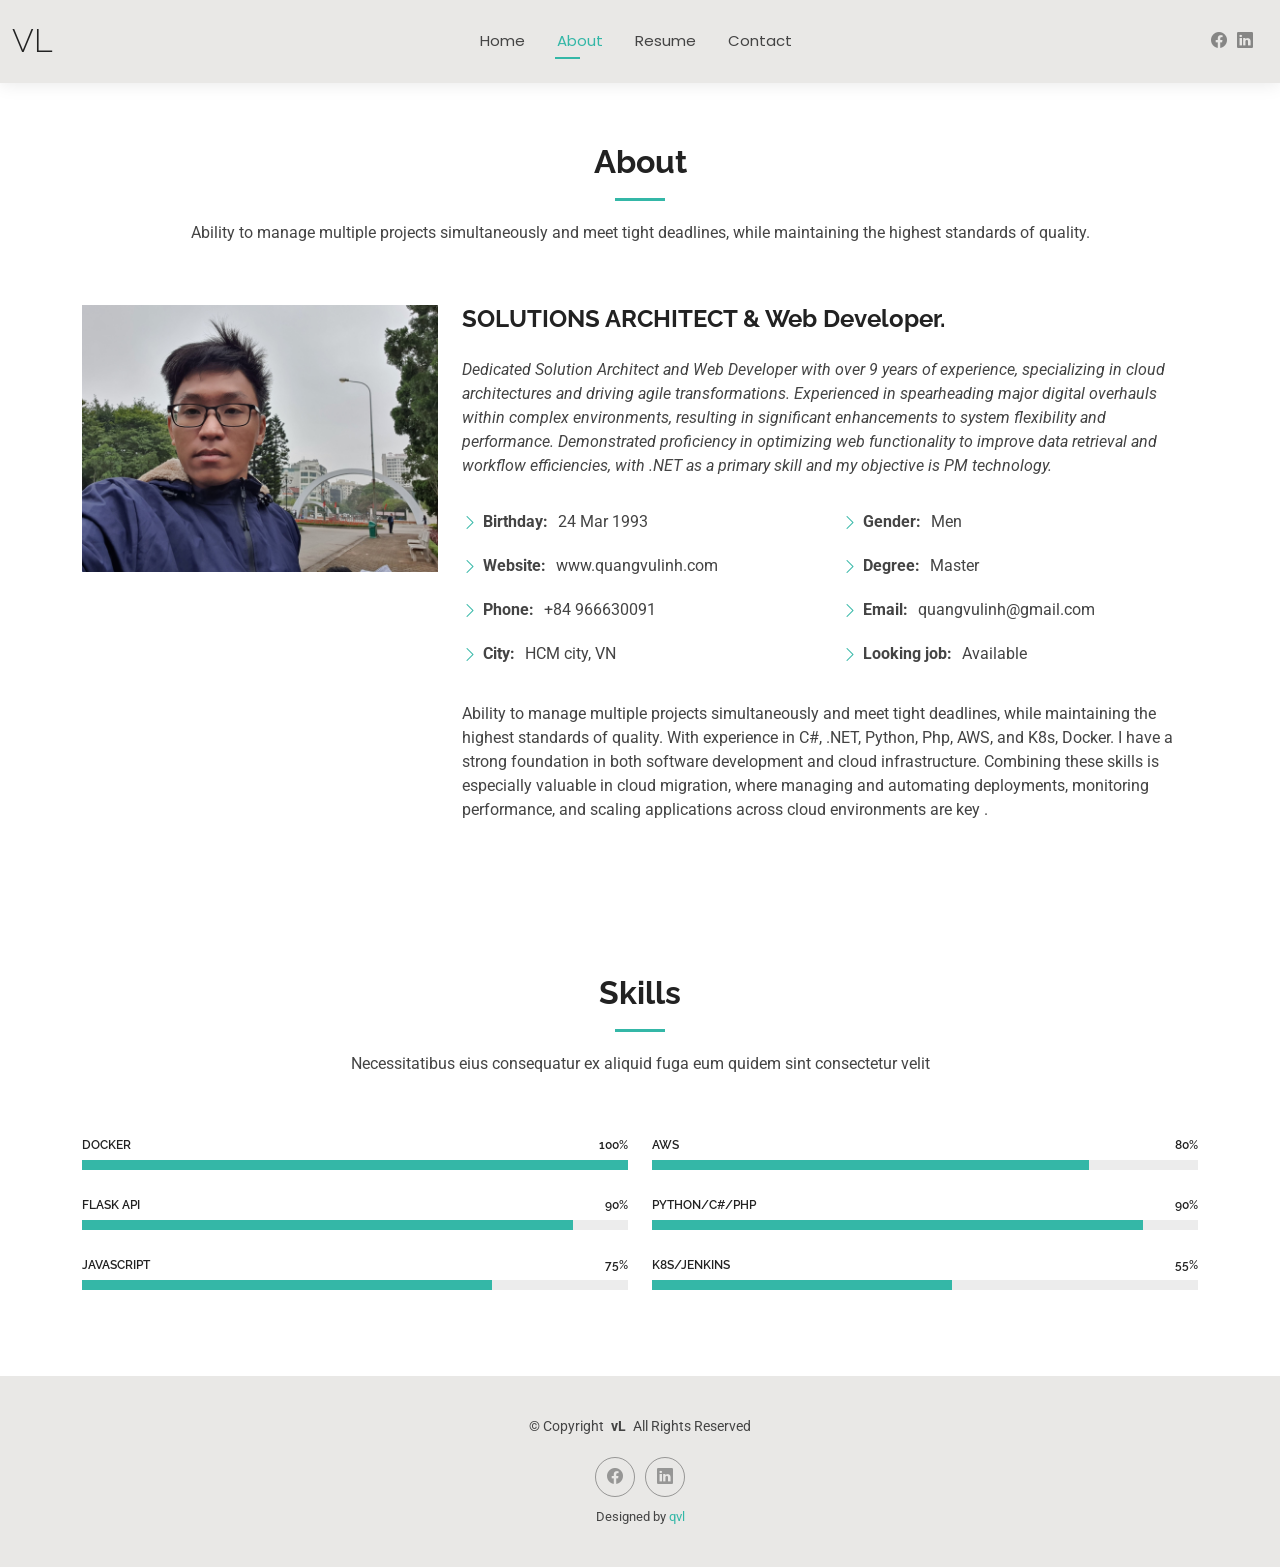
==== about.html @ fe0f8eec "Add source" ====
<!DOCTYPE html>
<html lang="en">

<head>
  <meta charset="utf-8">
  <meta content="width=device-width, initial-scale=1.0" name="viewport">
  <title>About - vL</title>
  <meta name="description" content="">
  <meta name="keywords" content="">

  <!-- Favicons -->
  <link href="assets/img/favicon.png" rel="icon">
  <link href="assets/img/apple-touch-icon.png" rel="apple-touch-icon">

  <!-- Fonts -->
  <link href="https://fonts.googleapis.com" rel="preconnect">
  <link href="https://fonts.gstatic.com" rel="preconnect" crossorigin>
  <link href="https://fonts.googleapis.com/css2?family=Roboto:ital,wght@0,100;0,300;0,400;0,500;0,700;0,900;1,100;1,300;1,400;1,500;1,700;1,900&family=Poppins:ital,wght@0,100;0,200;0,300;0,400;0,500;0,600;0,700;0,800;0,900;1,100;1,200;1,300;1,400;1,500;1,600;1,700;1,800;1,900&family=Raleway:ital,wght@0,100;0,200;0,300;0,400;0,500;0,600;0,700;0,800;0,900;1,100;1,200;1,300;1,400;1,500;1,600;1,700;1,800;1,900&display=swap" rel="stylesheet">

  <!-- Vendor CSS Files -->
  <link href="assets/vendor/bootstrap/css/bootstrap.min.css" rel="stylesheet">
  <link href="assets/vendor/bootstrap-icons/bootstrap-icons.css" rel="stylesheet">
  <link href="assets/vendor/aos/aos.css" rel="stylesheet">
  <link href="assets/vendor/swiper/swiper-bundle.min.css" rel="stylesheet">
  <link href="assets/vendor/glightbox/css/glightbox.min.css" rel="stylesheet">

  <!-- Main CSS File -->
  <link href="assets/css/main.css" rel="stylesheet">

</head>

<body class="about-page">

  <header id="header" class="header d-flex align-items-center light-background sticky-top">
    <div class="container-fluid position-relative d-flex align-items-center justify-content-between">

      <a href="index.html" class="logo d-flex align-items-center me-auto me-xl-0">
        <!-- Uncomment the line below if you also wish to use an image logo -->
        <!-- <img src="assets/img/logo.png" alt=""> -->
        <h1 class="sitename">vL</h1>
      </a>

      <nav id="navmenu" class="navmenu">
        <ul>
          <li><a href="index.html">Home</a></li>
          <li><a href="about.html" class="active">About</a></li>
          <li><a href="resume.html">Resume</a></li>
          <!-- <li><a href="services.html">Services</a></li>
          <li><a href="portfolio.html">Portfolio</a></li> -->
          <!-- <li class="dropdown"><a href="#"><span>Dropdown</span> <i class="bi bi-chevron-down toggle-dropdown"></i></a>
            <ul>
              <li><a href="#">Dropdown 1</a></li>
              <li class="dropdown"><a href="#"><span>Deep Dropdown</span> <i class="bi bi-chevron-down toggle-dropdown"></i></a>
                <ul>
                  <li><a href="#">Deep Dropdown 1</a></li>
                  <li><a href="#">Deep Dropdown 2</a></li>
                  <li><a href="#">Deep Dropdown 3</a></li>
                  <li><a href="#">Deep Dropdown 4</a></li>
                  <li><a href="#">Deep Dropdown 5</a></li>
                </ul>
              </li>
              <li><a href="#">Dropdown 2</a></li>
              <li><a href="#">Dropdown 3</a></li>
              <li><a href="#">Dropdown 4</a></li>
            </ul>
          </li> -->
          <li><a href="contact.html">Contact</a></li>
        </ul>
        <i class="mobile-nav-toggle d-xl-none bi bi-list"></i>
      </nav>

      <div class="header-social-links">
        <a href="https://www.facebook.com/quangvulinh/" class="facebook"><i class="bi bi-facebook"></i></a>
        <a href="https://www.linkedin.com/in/quangvulinh/" class="linkedin"><i class="bi bi-linkedin"></i></a>
      </div>

    </div>
  </header>

  <main class="main">

    <!-- About Section -->
    <section id="about" class="about section">

      <!-- Section Title -->
      <div class="container section-title" data-aos="fade-up">
        <h2>About</h2>
        <p>Ability to manage multiple projects simultaneously and meet tight deadlines, while maintaining the highest standards of quality.</p>
      </div><!-- End Section Title -->

      <div class="container" data-aos="fade-up" data-aos-delay="100">

        <div class="row gy-4 justify-content-center">
          <div class="col-lg-4">
            <img src="assets/img/profile-img.jpg" class="img-fluid" alt="">
          </div>
          <div class="col-lg-8 content">
            <h2>SOLUTIONS ARCHITECT  &amp; Web Developer.</h2>
            <p class="fst-italic py-3">
              Dedicated Solution Architect and Web Developer with over 9 years of experience, specializing in cloud architectures and driving agile transformations. Experienced in spearheading major digital overhauls within complex environments, resulting in significant enhancements to system flexibility and performance. Demonstrated proficiency in optimizing web functionality to improve data retrieval and workflow efficiencies, with .NET as a primary skill and my objective is PM technology.
            </p>
            <div class="row">
              <div class="col-lg-6">
                <ul>
                  <li><i class="bi bi-chevron-right"></i> <strong>Birthday:</strong> <span>24 Mar 1993</span></li>
                  <li><i class="bi bi-chevron-right"></i> <strong>Website:</strong> <span>www.quangvulinh.com</span></li>
                  <li><i class="bi bi-chevron-right"></i> <strong>Phone:</strong> <span>+84 966630091</span></li>
                  <li><i class="bi bi-chevron-right"></i> <strong>City:</strong> <span>HCM city, VN</span></li>
                </ul>
              </div>
              <div class="col-lg-6">
                <ul>
                  <li><i class="bi bi-chevron-right"></i> <strong>Gender:</strong> <span>Men</span></li>
                  <li><i class="bi bi-chevron-right"></i> <strong>Degree:</strong> <span>Master</span></li>
                  <li><i class="bi bi-chevron-right"></i> <strong>Email:</strong> <span>quangvulinh@gmail.com</span></li>
                  <li><i class="bi bi-chevron-right"></i> <strong>Looking job:</strong> <span>Available</span></li>
                </ul>
              </div>
            </div>
            <p class="py-3">
              Ability to manage multiple projects simultaneously and meet tight deadlines, while maintaining the highest standards of quality. 
With experience in C#, .NET, Python, Php, AWS, and K8s, Docker. I have a strong foundation in both software development and cloud infrastructure. Combining these skills is especially valuable in cloud migration, where managing and automating deployments, monitoring performance, and scaling applications across cloud environments are key
.
            </p>
          </div>
        </div>

      </div>

    </section><!-- /About Section -->

    <!-- Skills Section -->
    <section id="skills" class="skills section">

      <!-- Section Title -->
      <div class="container section-title" data-aos="fade-up">
        <h2>Skills</h2>
        <p>Necessitatibus eius consequatur ex aliquid fuga eum quidem sint consectetur velit</p>
      </div><!-- End Section Title -->

      <div class="container" data-aos="fade-up" data-aos-delay="100">

        <div class="row skills-content skills-animation">

          <div class="col-lg-6">

            <div class="progress">
              <span class="skill"><span>Docker</span> <i class="val">100%</i></span>
              <div class="progress-bar-wrap">
                <div class="progress-bar" role="progressbar" aria-valuenow="100" aria-valuemin="0" aria-valuemax="100"></div>
              </div>
            </div><!-- End Skills Item -->

            <div class="progress">
              <span class="skill"><span>Flask API</span> <i class="val">90%</i></span>
              <div class="progress-bar-wrap">
                <div class="progress-bar" role="progressbar" aria-valuenow="90" aria-valuemin="0" aria-valuemax="100"></div>
              </div>
            </div><!-- End Skills Item -->

            <div class="progress">
              <span class="skill"><span>JavaScript</span> <i class="val">75%</i></span>
              <div class="progress-bar-wrap">
                <div class="progress-bar" role="progressbar" aria-valuenow="75" aria-valuemin="0" aria-valuemax="100"></div>
              </div>
            </div><!-- End Skills Item -->

          </div>

          <div class="col-lg-6">

            <div class="progress">
              <span class="skill"><span>AWS</span> <i class="val">80%</i></span>
              <div class="progress-bar-wrap">
                <div class="progress-bar" role="progressbar" aria-valuenow="80" aria-valuemin="0" aria-valuemax="100"></div>
              </div>
            </div><!-- End Skills Item -->

            <div class="progress">
              <span class="skill"><span>Python/C#/PHP</span> <i class="val">90%</i></span>
              <div class="progress-bar-wrap">
                <div class="progress-bar" role="progressbar" aria-valuenow="90" aria-valuemin="0" aria-valuemax="100"></div>
              </div>
            </div><!-- End Skills Item -->

            <div class="progress">
              <span class="skill"><span>K8s/Jenkins</span> <i class="val">55%</i></span>
              <div class="progress-bar-wrap">
                <div class="progress-bar" role="progressbar" aria-valuenow="55" aria-valuemin="0" aria-valuemax="100"></div>
              </div>
            </div><!-- End Skills Item -->

          </div>

        </div>

      </div>

    </section><!-- /Skills Section -->

   


  </main>

  <footer id="footer" class="footer light-background">

    
    <div class="container">
      <div class="copyright text-center ">
        <p>© <span>Copyright</span> <strong class="px-1 sitename">vL</strong> <span>All Rights Reserved<br></span></p>
      </div>
      <div class="social-links d-flex justify-content-center">
        <a href="https://www.facebook.com/quangvulinh/"><i class="bi bi-facebook"></i></a>
        <a href="https://www.linkedin.com/in/quangvulinh/"><i class="bi bi-linkedin"></i></a>
      </div>
      <div class="credits">
        Designed by <a href="https://quangvulinh.com/">qvl</a>
      </div>
    </div>

  </footer>

  <!-- Scroll Top -->
  <a href="#" id="scroll-top" class="scroll-top d-flex align-items-center justify-content-center"><i class="bi bi-arrow-up-short"></i></a>

  <!-- Preloader -->
  <div id="preloader"></div>

  <!-- Vendor JS Files -->
  <script src="assets/vendor/bootstrap/js/bootstrap.bundle.min.js"></script>
  <script src="assets/vendor/php-email-form/validate.js"></script>
  <script src="assets/vendor/aos/aos.js"></script>
  <script src="assets/vendor/waypoints/noframework.waypoints.js"></script>
  <script src="assets/vendor/purecounter/purecounter_vanilla.js"></script>
  <script src="assets/vendor/swiper/swiper-bundle.min.js"></script>
  <script src="assets/vendor/glightbox/js/glightbox.min.js"></script>
  <script src="assets/vendor/imagesloaded/imagesloaded.pkgd.min.js"></script>
  <script src="assets/vendor/isotope-layout/isotope.pkgd.min.js"></script>

  <!-- Main JS File -->
  <script src="assets/js/main.js"></script>

</body>

</html>
---- assets/css/main.css ----
/**
* Template Name: Kelly
* Template URL: https://bootstrapmade.com/kelly-free-bootstrap-cv-resume-html-template/
* Updated: Aug 07 2024 with Bootstrap v5.3.3
* Author: BootstrapMade.com
* License: https://bootstrapmade.com/license/
*/

/*--------------------------------------------------------------
# Font & Color Variables
# Help: https://bootstrapmade.com/color-system/
--------------------------------------------------------------*/
/* Fonts */
:root {
  --default-font: "Roboto",  system-ui, -apple-system, "Segoe UI", Roboto, "Helvetica Neue", Arial, "Noto Sans", "Liberation Sans", sans-serif, "Apple Color Emoji", "Segoe UI Emoji", "Segoe UI Symbol", "Noto Color Emoji";
  --heading-font: "Raleway",  sans-serif;
  --nav-font: "Poppins",  sans-serif;
}

/* Global Colors - The following color variables are used throughout the website. Updating them here will change the color scheme of the entire website */
:root { 
  --background-color: #ffffff; /* Background color for the entire website, including individual sections */
  --default-color: #444444; /* Default color used for the majority of the text content across the entire website */
  --heading-color: #222222; /* Color for headings, subheadings and title throughout the website */
  --accent-color: #34b7a7; /* Accent color that represents your brand on the website. It's used for buttons, links, and other elements that need to stand out */
  --surface-color: #ffffff; /* The surface color is used as a background of boxed elements within sections, such as cards, icon boxes, or other elements that require a visual separation from the global background. */
  --contrast-color: #ffffff; /* Contrast color for text, ensuring readability against backgrounds of accent, heading, or default colors. */
}

/* Nav Menu Colors - The following color variables are used specifically for the navigation menu. They are separate from the global colors to allow for more customization options */
:root {
  --nav-color: #444444;  /* The default color of the main navmenu links */
  --nav-hover-color: #34b7a7; /* Applied to main navmenu links when they are hovered over or active */
  --nav-mobile-background-color: #ffffff; /* Used as the background color for mobile navigation menu */
  --nav-dropdown-background-color: #ffffff; /* Used as the background color for dropdown items that appear when hovering over primary navigation items */
  --nav-dropdown-color: #444444; /* Used for navigation links of the dropdown items in the navigation menu. */
  --nav-dropdown-hover-color: #34b7a7; /* Similar to --nav-hover-color, this color is applied to dropdown navigation links when they are hovered over. */
}

/* Color Presets - These classes override global colors when applied to any section or element, providing reuse of the sam color scheme. */

.light-background {
  --background-color: #e9e8e6;
  --surface-color: #ffffff;
}

.dark-background {
  --background-color: #060606;
  --default-color: #ffffff;
  --heading-color: #ffffff;
  --surface-color: #252525;
  --contrast-color: #ffffff;
}

/* Smooth scroll */
:root {
  scroll-behavior: smooth;
}

/*--------------------------------------------------------------
# General Styling & Shared Classes
--------------------------------------------------------------*/
body {
  color: var(--default-color);
  background-color: var(--background-color);
  font-family: var(--default-font);
}

a {
  color: var(--accent-color);
  text-decoration: none;
  transition: 0.3s;
}

a:hover {
  color: color-mix(in srgb, var(--accent-color), transparent 25%);
  text-decoration: none;
}

h1,
h2,
h3,
h4,
h5,
h6 {
  color: var(--heading-color);
  font-family: var(--heading-font);
}

/* PHP Email Form Messages
------------------------------*/
.php-email-form .error-message {
  display: none;
  background: #df1529;
  color: #ffffff;
  text-align: left;
  padding: 15px;
  margin-bottom: 24px;
  font-weight: 600;
}

.php-email-form .sent-message {
  display: none;
  color: #ffffff;
  background: #059652;
  text-align: center;
  padding: 15px;
  margin-bottom: 24px;
  font-weight: 600;
}

.php-email-form .loading {
  display: none;
  background: var(--surface-color);
  text-align: center;
  padding: 15px;
  margin-bottom: 24px;
}

.php-email-form .loading:before {
  content: "";
  display: inline-block;
  border-radius: 50%;
  width: 24px;
  height: 24px;
  margin: 0 10px -6px 0;
  border: 3px solid var(--accent-color);
  border-top-color: var(--surface-color);
  animation: php-email-form-loading 1s linear infinite;
}

@keyframes php-email-form-loading {
  0% {
    transform: rotate(0deg);
  }

  100% {
    transform: rotate(360deg);
  }
}

/*--------------------------------------------------------------
# Global Header
--------------------------------------------------------------*/
.header {
  color: var(--default-color);
  background-color: var(--background-color);
  padding: 15px 0;
  transition: all 0.5s;
  z-index: 997;
  box-shadow: 0px 0 18px rgba(0, 0, 0, 0.1);
}

.header .logo {
  line-height: 1;
}

.header .logo img {
  max-height: 36px;
  margin-right: 8px;
}

.header .logo h1 {
  font-size: 32px;
  margin: 0;
  font-weight: 300;
  text-transform: uppercase;
  color: var(--heading-color);
}

.header .header-social-links {
  padding-right: 15px;
}

.header .header-social-links a {
  color: color-mix(in srgb, var(--default-color), transparent 40%);
  padding-left: 6px;
  display: inline-block;
  transition: 0.3s;
  font-size: 16px;
}

.header .header-social-links a:hover {
  color: var(--accent-color);
}

.header .header-social-links a i {
  line-height: 0px;
}

@media (max-width: 1200px) {
  .header .logo {
    order: 1;
  }

  .header .header-social-links {
    order: 2;
  }

  .header .navmenu {
    order: 3;
  }
}

/*--------------------------------------------------------------
# Navigation Menu
--------------------------------------------------------------*/
/* Desktop Navigation */
@media (min-width: 1200px) {
  .navmenu {
    padding: 0;
  }

  .navmenu ul {
    margin: 0;
    padding: 0;
    display: flex;
    list-style: none;
    align-items: center;
  }

  .navmenu li {
    position: relative;
  }

  .navmenu>ul>li {
    white-space: nowrap;
    padding: 15px 14px;
  }

  .navmenu>ul>li:last-child {
    padding-right: 0;
  }

  .navmenu a,
  .navmenu a:focus {
    color: var(--nav-color);
    font-size: 15px;
    padding: 0 2px;
    font-family: var(--nav-font);
    font-weight: 400;
    display: flex;
    align-items: center;
    justify-content: space-between;
    white-space: nowrap;
    transition: 0.3s;
    position: relative;
  }

  .navmenu a i,
  .navmenu a:focus i {
    font-size: 12px;
    line-height: 0;
    margin-left: 5px;
    transition: 0.3s;
  }

  .navmenu>ul>li>a:before {
    content: "";
    position: absolute;
    height: 2px;
    bottom: -6px;
    left: 0;
    background-color: var(--nav-hover-color);
    visibility: hidden;
    width: 0px;
    transition: all 0.3s ease-in-out 0s;
  }

  .navmenu a:hover:before,
  .navmenu li:hover>a:before,
  .navmenu .active:before {
    visibility: visible;
    width: 25px;
  }

  .navmenu li:hover>a,
  .navmenu .active,
  .navmenu .active:focus {
    color: var(--nav-hover-color);
  }

  .navmenu .dropdown ul {
    margin: 0;
    padding: 10px 0;
    background: var(--nav-dropdown-background-color);
    display: block;
    position: absolute;
    visibility: hidden;
    left: 14px;
    top: 130%;
    opacity: 0;
    transition: 0.3s;
    border-radius: 4px;
    z-index: 99;
    box-shadow: 0px 0px 30px rgba(0, 0, 0, 0.1);
  }

  .navmenu .dropdown ul li {
    min-width: 200px;
  }

  .navmenu .dropdown ul a {
    padding: 10px 20px;
    font-size: 15px;
    text-transform: none;
    color: var(--nav-dropdown-color);
  }

  .navmenu .dropdown ul a i {
    font-size: 12px;
  }

  .navmenu .dropdown ul a:hover,
  .navmenu .dropdown ul .active:hover,
  .navmenu .dropdown ul li:hover>a {
    color: var(--nav-dropdown-hover-color);
  }

  .navmenu .dropdown:hover>ul {
    opacity: 1;
    top: 100%;
    visibility: visible;
  }

  .navmenu .dropdown .dropdown ul {
    top: 0;
    left: -90%;
    visibility: hidden;
  }

  .navmenu .dropdown .dropdown:hover>ul {
    opacity: 1;
    top: 0;
    left: -100%;
    visibility: visible;
  }
}

/* Mobile Navigation */
@media (max-width: 1199px) {
  .mobile-nav-toggle {
    color: var(--nav-color);
    font-size: 28px;
    line-height: 0;
    margin-right: 10px;
    cursor: pointer;
    transition: color 0.3s;
  }

  .navmenu {
    padding: 0;
    z-index: 9997;
  }

  .navmenu ul {
    display: none;
    list-style: none;
    position: absolute;
    inset: 60px 20px 20px 20px;
    padding: 10px 0;
    margin: 0;
    border-radius: 6px;
    background-color: var(--nav-mobile-background-color);
    border: 1px solid color-mix(in srgb, var(--default-color), transparent 90%);
    box-shadow: none;
    overflow-y: auto;
    transition: 0.3s;
    z-index: 9998;
  }

  .navmenu a,
  .navmenu a:focus {
    color: var(--nav-dropdown-color);
    padding: 10px 20px;
    font-family: var(--nav-font);
    font-size: 17px;
    font-weight: 500;
    display: flex;
    align-items: center;
    justify-content: space-between;
    white-space: nowrap;
    transition: 0.3s;
  }

  .navmenu a i,
  .navmenu a:focus i {
    font-size: 12px;
    line-height: 0;
    margin-left: 5px;
    width: 30px;
    height: 30px;
    display: flex;
    align-items: center;
    justify-content: center;
    border-radius: 50%;
    transition: 0.3s;
    background-color: color-mix(in srgb, var(--accent-color), transparent 90%);
  }

  .navmenu a i:hover,
  .navmenu a:focus i:hover {
    background-color: var(--accent-color);
    color: var(--contrast-color);
  }

  .navmenu a:hover,
  .navmenu .active,
  .navmenu .active:focus {
    color: var(--nav-dropdown-hover-color);
  }

  .navmenu .active i,
  .navmenu .active:focus i {
    background-color: var(--accent-color);
    color: var(--contrast-color);
    transform: rotate(180deg);
  }

  .navmenu .dropdown ul {
    position: static;
    display: none;
    z-index: 99;
    padding: 10px 0;
    margin: 10px 20px;
    background-color: var(--nav-dropdown-background-color);
    transition: all 0.5s ease-in-out;
  }

  .navmenu .dropdown ul ul {
    background-color: rgba(33, 37, 41, 0.1);
  }

  .navmenu .dropdown>.dropdown-active {
    display: block;
    background-color: rgba(33, 37, 41, 0.03);
  }

  .mobile-nav-active {
    overflow: hidden;
  }

  .mobile-nav-active .mobile-nav-toggle {
    color: #fff;
    position: absolute;
    font-size: 32px;
    top: 15px;
    right: 15px;
    margin-right: 0;
    z-index: 9999;
  }

  .mobile-nav-active .navmenu {
    position: fixed;
    overflow: hidden;
    inset: 0;
    background: rgba(33, 37, 41, 0.8);
    transition: 0.3s;
  }

  .mobile-nav-active .navmenu>ul {
    display: block;
  }
}

/*--------------------------------------------------------------
# Global Footer
--------------------------------------------------------------*/
.footer {
  color: var(--default-color);
  background-color: var(--background-color);
  font-size: 14px;
  padding: 40px 0;
  position: relative;
}

.footer .copyright p {
  margin-bottom: 0;
}

.footer .social-links {
  margin-top: 20px;
}

.footer .social-links a {
  display: flex;
  align-items: center;
  justify-content: center;
  width: 40px;
  height: 40px;
  border-radius: 50%;
  border: 1px solid color-mix(in srgb, var(--default-color), transparent 50%);
  font-size: 16px;
  color: color-mix(in srgb, var(--default-color), transparent 50%);
  margin: 0 5px;
  transition: 0.3s;
}

.footer .social-links a:hover {
  color: var(--accent-color);
  border-color: var(--accent-color);
}

.footer .credits {
  margin-top: 10px;
  font-size: 13px;
  text-align: center;
}

/*--------------------------------------------------------------
# Preloader
--------------------------------------------------------------*/
#preloader {
  position: fixed;
  inset: 0;
  z-index: 9999;
  overflow: hidden;
  background-color: var(--background-color);
  transition: all 0.6s ease-out;
  width: 100%;
  height: 100vh;
}

#preloader:before,
#preloader:after {
  content: "";
  position: absolute;
  border: 4px solid var(--accent-color);
  border-radius: 50%;
  animation: animate-preloader 2s cubic-bezier(0, 0.2, 0.8, 1) infinite;
}

#preloader:after {
  animation-delay: -0.5s;
}

@keyframes animate-preloader {
  0% {
    width: 10px;
    height: 10px;
    top: calc(50% - 5px);
    left: calc(50% - 5px);
    opacity: 1;
  }

  100% {
    width: 72px;
    height: 72px;
    top: calc(50% - 36px);
    left: calc(50% - 36px);
    opacity: 0;
  }
}

/*--------------------------------------------------------------
# Scroll Top Button
--------------------------------------------------------------*/
.scroll-top {
  position: fixed;
  visibility: hidden;
  opacity: 0;
  right: 15px;
  bottom: -15px;
  z-index: 99999;
  background-color: var(--accent-color);
  width: 44px;
  height: 44px;
  border-radius: 50px;
  transition: all 0.4s;
}

.scroll-top i {
  font-size: 24px;
  color: var(--contrast-color);
  line-height: 0;
}

.scroll-top:hover {
  background-color: color-mix(in srgb, var(--accent-color), transparent 20%);
  color: var(--contrast-color);
}

.scroll-top.active {
  visibility: visible;
  opacity: 1;
  bottom: 15px;
}

/*--------------------------------------------------------------
# Disable aos animation delay on mobile devices
--------------------------------------------------------------*/
@media screen and (max-width: 768px) {
  [data-aos-delay] {
    transition-delay: 0 !important;
  }
}

/*--------------------------------------------------------------
# Global Page Titles & Breadcrumbs
--------------------------------------------------------------*/
.page-title {
  color: var(--default-color);
  background-color: var(--background-color);
  padding: 25px 0;
  position: relative;
  border-bottom: 1px solid color-mix(in srgb, var(--default-color), transparent 85%);
}

.page-title h1 {
  font-size: 24px;
  font-weight: 400;
}

.page-title .breadcrumbs ol {
  display: flex;
  flex-wrap: wrap;
  list-style: none;
  padding: 0;
  margin: 0;
  font-size: 14px;
  font-weight: 400;
}

.page-title .breadcrumbs ol li+li {
  padding-left: 10px;
}

.page-title .breadcrumbs ol li+li::before {
  content: "/";
  display: inline-block;
  padding-right: 10px;
  color: color-mix(in srgb, var(--default-color), transparent 70%);
}

/*--------------------------------------------------------------
# Global Sections
--------------------------------------------------------------*/
section,
.section {
  color: var(--default-color);
  background-color: var(--background-color);
  padding: 60px 0;
  scroll-margin-top: 100px;
  overflow: clip;
}

@media (max-width: 1199px) {

  section,
  .section {
    scroll-margin-top: 66px;
  }
}

/*--------------------------------------------------------------
# Global Section Titles
--------------------------------------------------------------*/
.section-title {
  text-align: center;
  padding-bottom: 60px;
  position: relative;
}

.section-title h2 {
  font-size: 32px;
  font-weight: 700;
  margin-bottom: 20px;
  padding-bottom: 20px;
  position: relative;
}

.section-title h2:after {
  content: "";
  position: absolute;
  display: block;
  width: 50px;
  height: 3px;
  background: var(--accent-color);
  left: 0;
  right: 0;
  bottom: 0;
  margin: auto;
}

.section-title p {
  margin-bottom: 0;
}

/*--------------------------------------------------------------
# Hero Section
--------------------------------------------------------------*/
.hero {
  width: 100%;
  min-height: calc(100vh - 82px);
  position: relative;
  padding: 80px 0;
  display: flex;
  align-items: center;
  justify-content: center;
}

@media (max-width: 1200px) {
  .hero {
    min-height: calc(100vh - 68px);
  }
}

.hero img {
  position: absolute;
  inset: 0;
  display: block;
  width: 100%;
  height: 100%;
  object-fit: cover;
  z-index: 1;
}

.hero .container {
  position: relative;
  z-index: 3;
}

.hero h2 {
  margin: 0;
  font-size: 48px;
  font-weight: 700;
}

.hero p {
  margin: 10px 0 0 0;
  font-size: 24px;
  color: var(--heading-color);
}

.hero .btn-get-started {
  color: var(--contrast-color);
  background: var(--accent-color);
  font-family: var(--heading-font);
  text-transform: uppercase;
  font-weight: 600;
  font-size: 12px;
  letter-spacing: 1px;
  display: inline-block;
  padding: 12px 40px;
  border-radius: 50px;
  transition: 0.5s;
  margin-top: 30px;
}

.hero .btn-get-started:hover {
  background: color-mix(in srgb, var(--accent-color) 90%, white 20%);
}

@media (max-width: 768px) {
  .hero h2 {
    font-size: 32px;
  }

  .hero p {
    font-size: 18px;
  }
}

/*--------------------------------------------------------------
# About Section
--------------------------------------------------------------*/
.about .content h2 {
  font-weight: 700;
  font-size: 24px;
}

.about .content ul {
  list-style: none;
  padding: 0;
}

.about .content ul li {
  margin-bottom: 20px;
  display: flex;
  align-items: center;
}

.about .content ul strong {
  margin-right: 10px;
}

.about .content ul i {
  font-size: 16px;
  margin-right: 5px;
  color: var(--accent-color);
  line-height: 0;
}

/*--------------------------------------------------------------
# Skills Section
--------------------------------------------------------------*/
.skills .progress {
  height: 60px;
  display: block;
  background: none;
  border-radius: 0;
}

.skills .progress .skill {
  color: var(--heading-color);
  padding: 0;
  margin: 0 0 6px 0;
  text-transform: uppercase;
  display: block;
  font-weight: 600;
  font-family: var(--heading-font);
}

.skills .progress .skill .val {
  float: right;
  font-style: normal;
}

.skills .progress-bar-wrap {
  background: color-mix(in srgb, var(--default-color), transparent 90%);
  height: 10px;
}

.skills .progress-bar {
  width: 1px;
  height: 10px;
  transition: 0.9s;
  background-color: var(--accent-color);
}

/*--------------------------------------------------------------
# Stats Section
--------------------------------------------------------------*/
.stats .stats-item {
  padding: 30px;
  width: 100%;
}

.stats .stats-item span {
  color: var(--heading-color);
  font-size: 48px;
  display: block;
  font-weight: 700;
  margin-bottom: 20px;
  padding-bottom: 20px;
  position: relative;
}

.stats .stats-item span:after {
  content: "";
  position: absolute;
  display: block;
  width: 25px;
  height: 3px;
  background: var(--accent-color);
  left: 0;
  right: 0;
  bottom: 0;
  margin: auto;
}

.stats .stats-item p {
  color: color-mix(in srgb, var(--default-color), transparent 40%);
  padding: 0;
  margin: 0;
  font-family: var(--heading-font);
  font-weight: 500;
}

/*--------------------------------------------------------------
# Testimonials Section
--------------------------------------------------------------*/
.testimonials .section-header {
  margin-bottom: 40px;
}

.testimonials .testimonials-carousel,
.testimonials .testimonials-slider {
  overflow: hidden;
}

.testimonials .testimonial-item {
  text-align: center;
}

.testimonials .testimonial-item .testimonial-img {
  width: 120px;
  border-radius: 50%;
  border: 4px solid var(--background-color);
  margin: 0 auto;
}

.testimonials .testimonial-item h3 {
  font-size: 20px;
  font-weight: bold;
  margin: 10px 0 5px 0;
}

.testimonials .testimonial-item h4 {
  font-size: 14px;
  color: color-mix(in srgb, var(--default-color), transparent 40%);
  margin: 0 0 15px 0;
}

.testimonials .testimonial-item .stars {
  margin-bottom: 15px;
}

.testimonials .testimonial-item .stars i {
  color: #ffc107;
  margin: 0 1px;
}

.testimonials .testimonial-item .quote-icon-left,
.testimonials .testimonial-item .quote-icon-right {
  color: color-mix(in srgb, var(--accent-color), transparent 50%);
  font-size: 26px;
  line-height: 0;
}

.testimonials .testimonial-item .quote-icon-left {
  display: inline-block;
  left: -5px;
  position: relative;
}

.testimonials .testimonial-item .quote-icon-right {
  display: inline-block;
  right: -5px;
  position: relative;
  top: 10px;
  transform: scale(-1, -1);
}

.testimonials .testimonial-item p {
  font-style: italic;
  margin: 0 auto 15px auto;
}

.testimonials .swiper-wrapper {
  height: auto;
}

.testimonials .swiper-pagination {
  margin-top: 20px;
  position: relative;
}

.testimonials .swiper-pagination .swiper-pagination-bullet {
  width: 12px;
  height: 12px;
  opacity: 1;
  background-color: color-mix(in srgb, var(--default-color), transparent 85%);
}

.testimonials .swiper-pagination .swiper-pagination-bullet-active {
  background-color: var(--accent-color);
}

@media (min-width: 992px) {
  .testimonials .testimonial-item p {
    width: 80%;
  }
}

/*--------------------------------------------------------------
# Resume Section
--------------------------------------------------------------*/
.resume .resume-title {
  color: var(--heading-color);
  font-size: 26px;
  font-weight: 700;
  margin-top: 20px;
  margin-bottom: 20px;
}

.resume .resume-item {
  padding: 0 0 20px 20px;
  margin-top: -2px;
  border-left: 2px solid var(--accent-color);
  position: relative;
}

.resume .resume-item h4 {
  line-height: 18px;
  font-size: 18px;
  font-weight: 600;
  text-transform: uppercase;
  color: color-mix(in srgb, var(--default-color), transparent 20%);
  margin-bottom: 10px;
}

.resume .resume-item h5 {
  font-size: 16px;
  padding: 5px 15px;
  display: inline-block;
  font-weight: 600;
  margin-bottom: 10px;
}

.resume .resume-item ul {
  padding-left: 20px;
}

.resume .resume-item ul li {
  padding-bottom: 10px;
}

.resume .resume-item:last-child {
  padding-bottom: 0;
}

.resume .resume-item::before {
  content: "";
  position: absolute;
  width: 16px;
  height: 16px;
  border-radius: 50px;
  left: -9px;
  top: 0;
  background: var(--background-color);
  border: 2px solid var(--accent-color);
}

/*--------------------------------------------------------------
# Services Section
--------------------------------------------------------------*/
.services .service-item {
  background-color: var(--surface-color);
  box-shadow: 0px 5px 90px 0px rgba(0, 0, 0, 0.1);
  height: 100%;
  padding: 60px 30px;
  text-align: center;
  transition: 0.3s;
  border-radius: 5px;
}

.services .service-item .icon {
  margin: 0 auto;
  width: 100px;
  height: 100px;
  display: flex;
  align-items: center;
  justify-content: center;
  transition: ease-in-out 0.3s;
  position: relative;
}

.services .service-item .icon i {
  font-size: 36px;
  transition: 0.5s;
  position: relative;
}

.services .service-item .icon svg {
  position: absolute;
  top: 0;
  left: 0;
}

.services .service-item .icon svg path {
  transition: 0.5s;
  fill: color-mix(in srgb, var(--default-color), transparent 95%);
}

.services .service-item h3 {
  font-weight: 700;
  margin: 10px 0 15px 0;
  font-size: 22px;
}

.services .service-item p {
  line-height: 24px;
  font-size: 14px;
  margin-bottom: 0;
}

.services .service-item:hover {
  box-shadow: 0px 5px 35px 0px rgba(0, 0, 0, 0.1);
}

.services .service-item.item-cyan i {
  color: #0dcaf0;
}

.services .service-item.item-cyan:hover .icon i {
  color: #fff;
}

.services .service-item.item-cyan:hover .icon path {
  fill: #0dcaf0;
}

.services .service-item.item-orange i {
  color: #fd7e14;
}

.services .service-item.item-orange:hover .icon i {
  color: #fff;
}

.services .service-item.item-orange:hover .icon path {
  fill: #fd7e14;
}

.services .service-item.item-teal i {
  color: #20c997;
}

.services .service-item.item-teal:hover .icon i {
  color: #fff;
}

.services .service-item.item-teal:hover .icon path {
  fill: #20c997;
}

.services .service-item.item-red i {
  color: #df1529;
}

.services .service-item.item-red:hover .icon i {
  color: #fff;
}

.services .service-item.item-red:hover .icon path {
  fill: #df1529;
}

.services .service-item.item-indigo i {
  color: #6610f2;
}

.services .service-item.item-indigo:hover .icon i {
  color: #fff;
}

.services .service-item.item-indigo:hover .icon path {
  fill: #6610f2;
}

.services .service-item.item-pink i {
  color: #f3268c;
}

.services .service-item.item-pink:hover .icon i {
  color: #fff;
}

.services .service-item.item-pink:hover .icon path {
  fill: #f3268c;
}

/*--------------------------------------------------------------
# Portfolio Section
--------------------------------------------------------------*/
.portfolio .portfolio-filters {
  padding: 0;
  margin: 0 auto 20px auto;
  list-style: none;
  text-align: center;
}

.portfolio .portfolio-filters li {
  cursor: pointer;
  display: inline-block;
  padding: 8px 20px 10px 20px;
  margin: 0;
  font-size: 15px;
  font-weight: 500;
  line-height: 1;
  margin-bottom: 5px;
  border-radius: 50px;
  transition: all 0.3s ease-in-out;
  font-family: var(--heading-font);
}

.portfolio .portfolio-filters li:hover,
.portfolio .portfolio-filters li.filter-active {
  color: var(--contrast-color);
  background-color: var(--accent-color);
}

.portfolio .portfolio-filters li:first-child {
  margin-left: 0;
}

.portfolio .portfolio-filters li:last-child {
  margin-right: 0;
}

@media (max-width: 575px) {
  .portfolio .portfolio-filters li {
    font-size: 14px;
    margin: 0 0 10px 0;
  }
}

.portfolio .portfolio-item {
  position: relative;
  overflow: hidden;
}

.portfolio .portfolio-item .portfolio-info {
  opacity: 0;
  position: absolute;
  left: 12px;
  right: 12px;
  bottom: -100%;
  z-index: 3;
  transition: all ease-in-out 0.5s;
  background: color-mix(in srgb, var(--surface-color), transparent 10%);
  padding: 15px;
}

.portfolio .portfolio-item .portfolio-info h4 {
  font-size: 18px;
  font-weight: 600;
  padding-right: 50px;
}

.portfolio .portfolio-item .portfolio-info p {
  color: color-mix(in srgb, var(--default-color), transparent 30%);
  font-size: 14px;
  margin-bottom: 0;
  padding-right: 50px;
}

.portfolio .portfolio-item .portfolio-info .preview-link,
.portfolio .portfolio-item .portfolio-info .details-link {
  position: absolute;
  right: 50px;
  font-size: 24px;
  top: calc(50% - 14px);
  color: color-mix(in srgb, var(--default-color), transparent 30%);
  transition: 0.3s;
  line-height: 0;
}

.portfolio .portfolio-item .portfolio-info .preview-link:hover,
.portfolio .portfolio-item .portfolio-info .details-link:hover {
  color: var(--accent-color);
}

.portfolio .portfolio-item .portfolio-info .details-link {
  right: 14px;
  font-size: 28px;
}

.portfolio .portfolio-item:hover .portfolio-info {
  opacity: 1;
  bottom: 0;
}

/*--------------------------------------------------------------
# Portfolio Details Section
--------------------------------------------------------------*/
.portfolio-details .portfolio-details-slider img {
  width: 100%;
}

.portfolio-details .portfolio-details-slider .swiper-pagination {
  margin-top: 20px;
  position: relative;
}

.portfolio-details .portfolio-details-slider .swiper-pagination .swiper-pagination-bullet {
  width: 12px;
  height: 12px;
  background-color: color-mix(in srgb, var(--default-color), transparent 85%);
  opacity: 1;
}

.portfolio-details .portfolio-details-slider .swiper-pagination .swiper-pagination-bullet-active {
  background-color: var(--accent-color);
}

.portfolio-details .portfolio-info {
  background-color: var(--surface-color);
  padding: 30px;
  box-shadow: 0px 0 30px rgba(0, 0, 0, 0.1);
}

.portfolio-details .portfolio-info h3 {
  font-size: 22px;
  font-weight: 700;
  margin-bottom: 20px;
  padding-bottom: 20px;
  border-bottom: 1px solid color-mix(in srgb, var(--default-color), transparent 85%);
}

.portfolio-details .portfolio-info ul {
  list-style: none;
  padding: 0;
  font-size: 15px;
}

.portfolio-details .portfolio-info ul li+li {
  margin-top: 10px;
}

.portfolio-details .portfolio-description {
  padding-top: 30px;
}

.portfolio-details .portfolio-description h2 {
  font-size: 26px;
  font-weight: 700;
  margin-bottom: 20px;
}

.portfolio-details .portfolio-description p {
  padding: 0;
  color: color-mix(in srgb, var(--default-color), transparent 30%);
}

/*--------------------------------------------------------------
# Contact Section
--------------------------------------------------------------*/
.contact .info-wrap {
  background-color: var(--surface-color);
  box-shadow: 0px 0px 20px rgba(0, 0, 0, 0.1);
  padding: 30px;
}

@media (max-width: 575px) {
  .contact .info-wrap {
    padding: 20px;
  }
}

.contact .info-item {
  margin-bottom: 40px;
}

.contact .info-item i {
  font-size: 20px;
  color: var(--accent-color);
  background: color-mix(in srgb, var(--accent-color), transparent 92%);
  width: 44px;
  height: 44px;
  display: flex;
  justify-content: center;
  align-items: center;
  border-radius: 50px;
  transition: all 0.3s ease-in-out;
  margin-right: 15px;
}

.contact .info-item h3 {
  padding: 0;
  font-size: 18px;
  font-weight: 700;
  margin-bottom: 5px;
}

.contact .info-item p {
  padding: 0;
  margin-bottom: 0;
  font-size: 14px;
}

.contact .info-item:hover i {
  background: var(--accent-color);
  color: var(--contrast-color);
}

.contact .php-email-form {
  background-color: var(--surface-color);
  height: 100%;
  padding: 30px;
  box-shadow: 0px 0px 20px rgba(0, 0, 0, 0.1);
}

@media (max-width: 575px) {
  .contact .php-email-form {
    padding: 20px;
  }
}

.contact .php-email-form input[type=text],
.contact .php-email-form input[type=email],
.contact .php-email-form textarea {
  font-size: 14px;
  padding: 10px 15px;
  box-shadow: none;
  border-radius: 0;
  color: var(--default-color);
  background-color: var(--surface-color);
  border-color: color-mix(in srgb, var(--default-color), transparent 80%);
}

.contact .php-email-form input[type=text]:focus,
.contact .php-email-form input[type=email]:focus,
.contact .php-email-form textarea:focus {
  border-color: var(--accent-color);
}

.contact .php-email-form input[type=text]::placeholder,
.contact .php-email-form input[type=email]::placeholder,
.contact .php-email-form textarea::placeholder {
  color: color-mix(in srgb, var(--default-color), transparent 70%);
}

.contact .php-email-form button[type=submit] {
  color: var(--contrast-color);
  background: var(--accent-color);
  border: 0;
  padding: 10px 30px;
  transition: 0.4s;
  border-radius: 50px;
}

.contact .php-email-form button[type=submit]:hover {
  background: color-mix(in srgb, var(--accent-color), transparent 25%);
}

/*--------------------------------------------------------------
# Starter Section Section
--------------------------------------------------------------*/
.starter-section {
  /* Add your styles here */
}
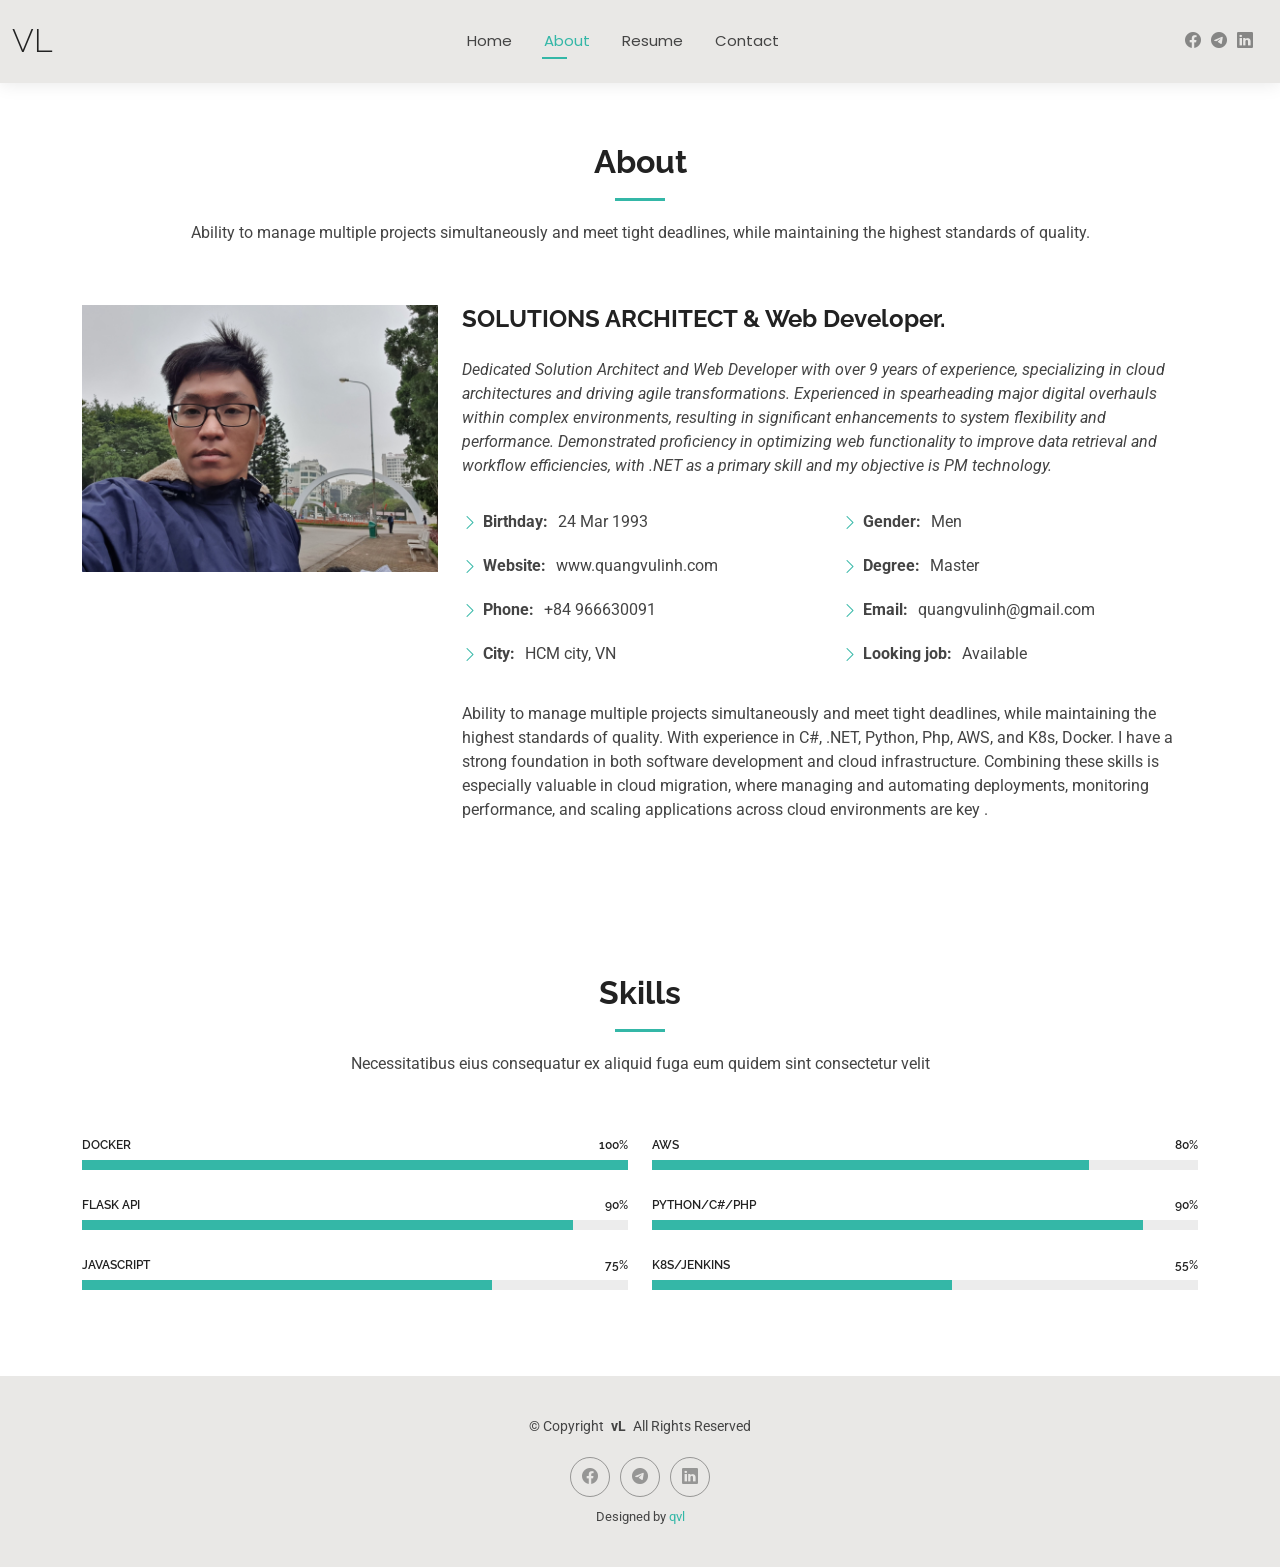
==== commit af1a8c33: "Update add telegram icon and href to blank" ====
--- a/about.html
+++ b/about.html
@@ -70,8 +70,9 @@
       </nav>
 
       <div class="header-social-links">
-        <a href="https://www.facebook.com/quangvulinh/" class="facebook"><i class="bi bi-facebook"></i></a>
-        <a href="https://www.linkedin.com/in/quangvulinh/" class="linkedin"><i class="bi bi-linkedin"></i></a>
+        <a  target="_blank"  href="https://www.facebook.com/quangvulinh/"><i class="bi bi-facebook"></i></a>
+        <a target="_blank" href="https://t.me/linhnvv2/" class="instagram"><i class="bi bi-telegram"></i></a>
+        <a target="_blank"  href="https://www.linkedin.com/in/quangvulinh/"><i class="bi bi-linkedin"></i></a>
       </div>
 
     </div>
@@ -211,8 +212,9 @@
         <p>© <span>Copyright</span> <strong class="px-1 sitename">vL</strong> <span>All Rights Reserved<br></span></p>
       </div>
       <div class="social-links d-flex justify-content-center">
-        <a href="https://www.facebook.com/quangvulinh/"><i class="bi bi-facebook"></i></a>
-        <a href="https://www.linkedin.com/in/quangvulinh/"><i class="bi bi-linkedin"></i></a>
+        <a target="_blank"  href="https://www.facebook.com/quangvulinh/"><i class="bi bi-facebook"></i></a>
+        <a target="_blank" href="https://t.me/linhnvv2/"> <i class="bi bi-telegram"></i></a>
+        <a target="_blank"  href="https://www.linkedin.com/in/quangvulinh/"><i class="bi bi-linkedin"></i></a>
       </div>
       <div class="credits">
         Designed by <a href="https://quangvulinh.com/">qvl</a>
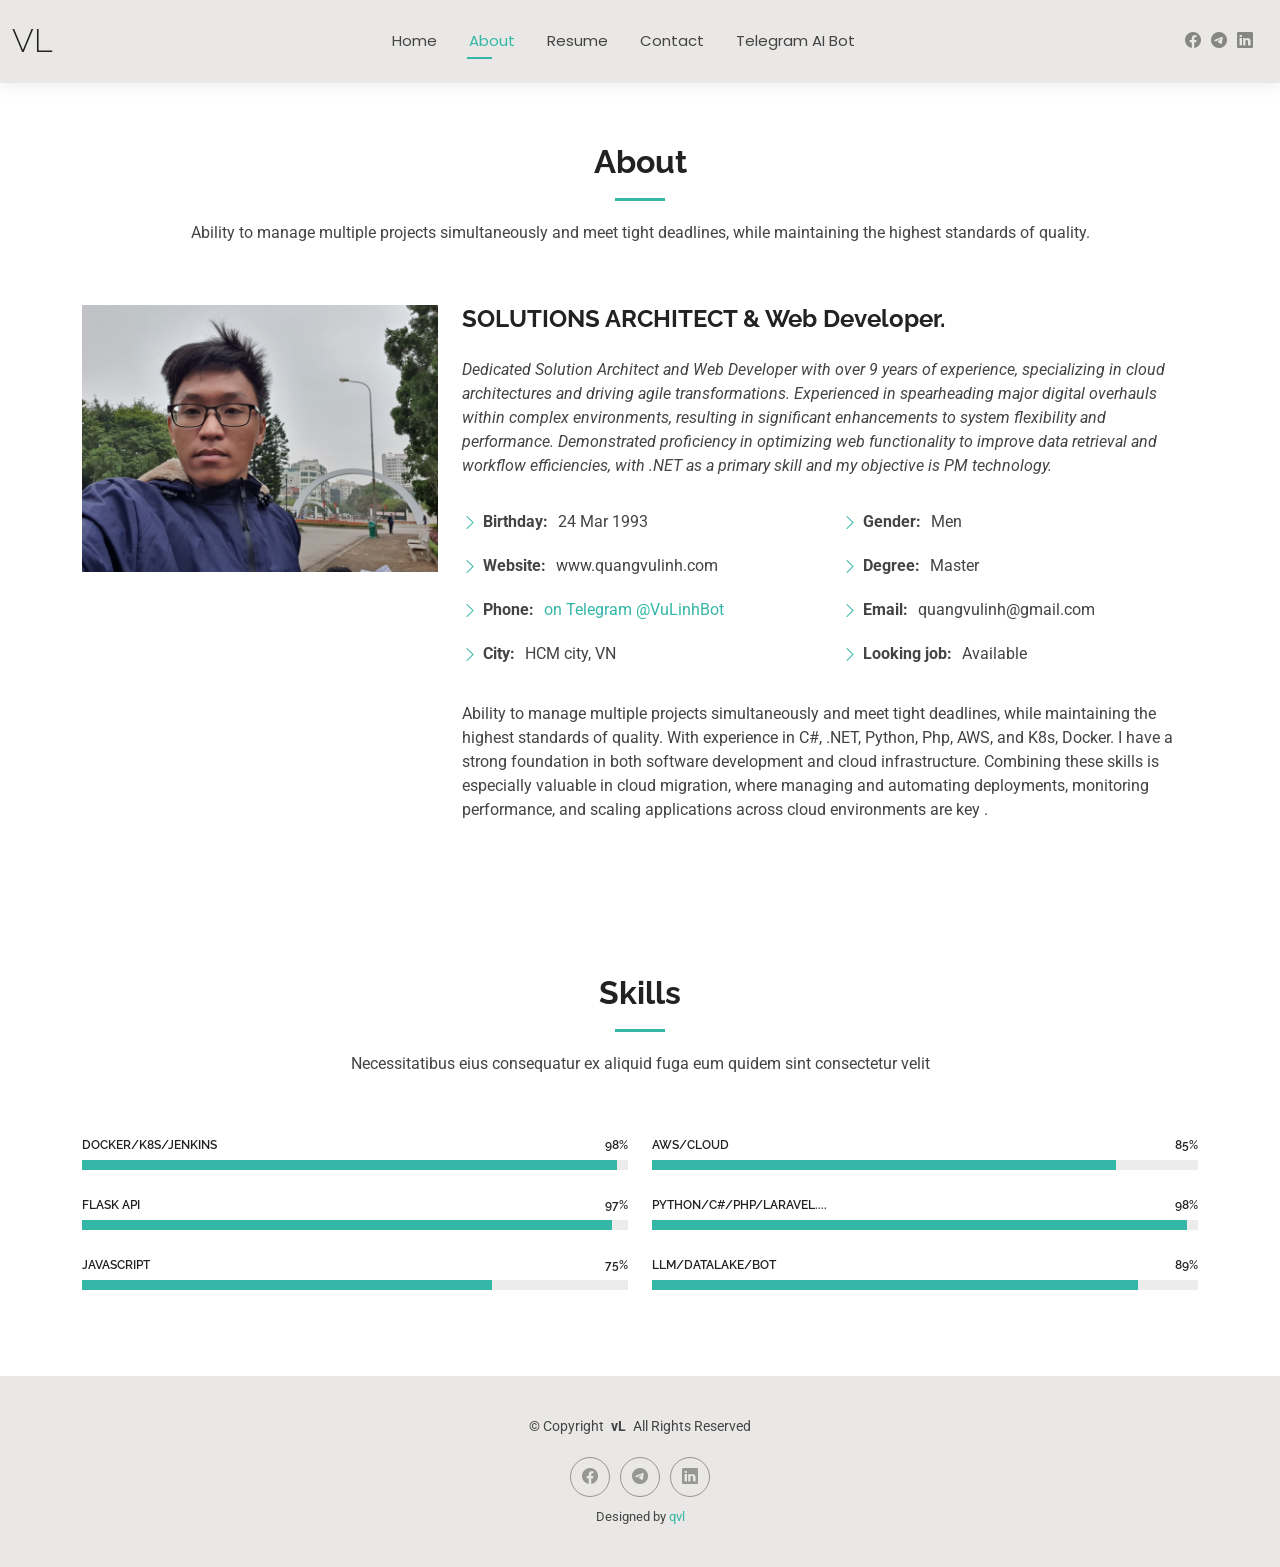
==== commit 38ebcddd: "Add chatbot telegram." ====
--- a/about.html
+++ b/about.html
@@ -65,6 +65,7 @@
             </ul>
           </li> -->
           <li><a href="contact.html">Contact</a></li>
+          <li><a href="telegram.html">Telegram AI Bot</a></li>
         </ul>
         <i class="mobile-nav-toggle d-xl-none bi bi-list"></i>
       </nav>
@@ -105,7 +106,7 @@
                 <ul>
                   <li><i class="bi bi-chevron-right"></i> <strong>Birthday:</strong> <span>24 Mar 1993</span></li>
                   <li><i class="bi bi-chevron-right"></i> <strong>Website:</strong> <span>www.quangvulinh.com</span></li>
-                  <li><i class="bi bi-chevron-right"></i> <strong>Phone:</strong> <span>+84 966630091</span></li>
+                  <li><i class="bi bi-chevron-right"></i> <strong>Phone:</strong> <span><a href="https://t.me/VuLinhBot"> on Telegram @VuLinhBot</a></span></li>
                   <li><i class="bi bi-chevron-right"></i> <strong>City:</strong> <span>HCM city, VN</span></li>
                 </ul>
               </div>
@@ -146,16 +147,16 @@
           <div class="col-lg-6">
 
             <div class="progress">
-              <span class="skill"><span>Docker</span> <i class="val">100%</i></span>
-              <div class="progress-bar-wrap">
-                <div class="progress-bar" role="progressbar" aria-valuenow="100" aria-valuemin="0" aria-valuemax="100"></div>
-              </div>
-            </div><!-- End Skills Item -->
-
-            <div class="progress">
-              <span class="skill"><span>Flask API</span> <i class="val">90%</i></span>
-              <div class="progress-bar-wrap">
-                <div class="progress-bar" role="progressbar" aria-valuenow="90" aria-valuemin="0" aria-valuemax="100"></div>
+              <span class="skill"><span>Docker/K8s/Jenkins</span> <i class="val">98%</i></span>
+              <div class="progress-bar-wrap">
+                <div class="progress-bar" role="progressbar" aria-valuenow="98" aria-valuemin="0" aria-valuemax="100"></div>
+              </div>
+            </div><!-- End Skills Item -->
+
+            <div class="progress">
+              <span class="skill"><span>Flask API</span> <i class="val">97%</i></span>
+              <div class="progress-bar-wrap">
+                <div class="progress-bar" role="progressbar" aria-valuenow="97" aria-valuemin="0" aria-valuemax="100"></div>
               </div>
             </div><!-- End Skills Item -->
 
@@ -171,23 +172,23 @@
           <div class="col-lg-6">
 
             <div class="progress">
-              <span class="skill"><span>AWS</span> <i class="val">80%</i></span>
-              <div class="progress-bar-wrap">
-                <div class="progress-bar" role="progressbar" aria-valuenow="80" aria-valuemin="0" aria-valuemax="100"></div>
-              </div>
-            </div><!-- End Skills Item -->
-
-            <div class="progress">
-              <span class="skill"><span>Python/C#/PHP</span> <i class="val">90%</i></span>
-              <div class="progress-bar-wrap">
-                <div class="progress-bar" role="progressbar" aria-valuenow="90" aria-valuemin="0" aria-valuemax="100"></div>
-              </div>
-            </div><!-- End Skills Item -->
-
-            <div class="progress">
-              <span class="skill"><span>K8s/Jenkins</span> <i class="val">55%</i></span>
-              <div class="progress-bar-wrap">
-                <div class="progress-bar" role="progressbar" aria-valuenow="55" aria-valuemin="0" aria-valuemax="100"></div>
+              <span class="skill"><span>AWS/Cloud</span> <i class="val">85%</i></span>
+              <div class="progress-bar-wrap">
+                <div class="progress-bar" role="progressbar" aria-valuenow="85" aria-valuemin="0" aria-valuemax="100"></div>
+              </div>
+            </div><!-- End Skills Item -->
+
+            <div class="progress">
+              <span class="skill"><span>Python/C#/PHP/Laravel....</span> <i class="val">98%</i></span>
+              <div class="progress-bar-wrap">
+                <div class="progress-bar" role="progressbar" aria-valuenow="98" aria-valuemin="0" aria-valuemax="100"></div>
+              </div>
+            </div><!-- End Skills Item -->
+
+            <div class="progress">
+              <span class="skill"><span>LLM/Datalake/Bot</span> <i class="val">89%</i></span>
+              <div class="progress-bar-wrap">
+                <div class="progress-bar" role="progressbar" aria-valuenow="89" aria-valuemin="0" aria-valuemax="100"></div>
               </div>
             </div><!-- End Skills Item -->
 
@@ -217,7 +218,7 @@
         <a target="_blank"  href="https://www.linkedin.com/in/quangvulinh/"><i class="bi bi-linkedin"></i></a>
       </div>
       <div class="credits">
-        Designed by <a href="https://quangvulinh.com/">qvl</a>
+        Designed by <a href="http://quangvulinh.com/">qvl</a>
       </div>
     </div>
 
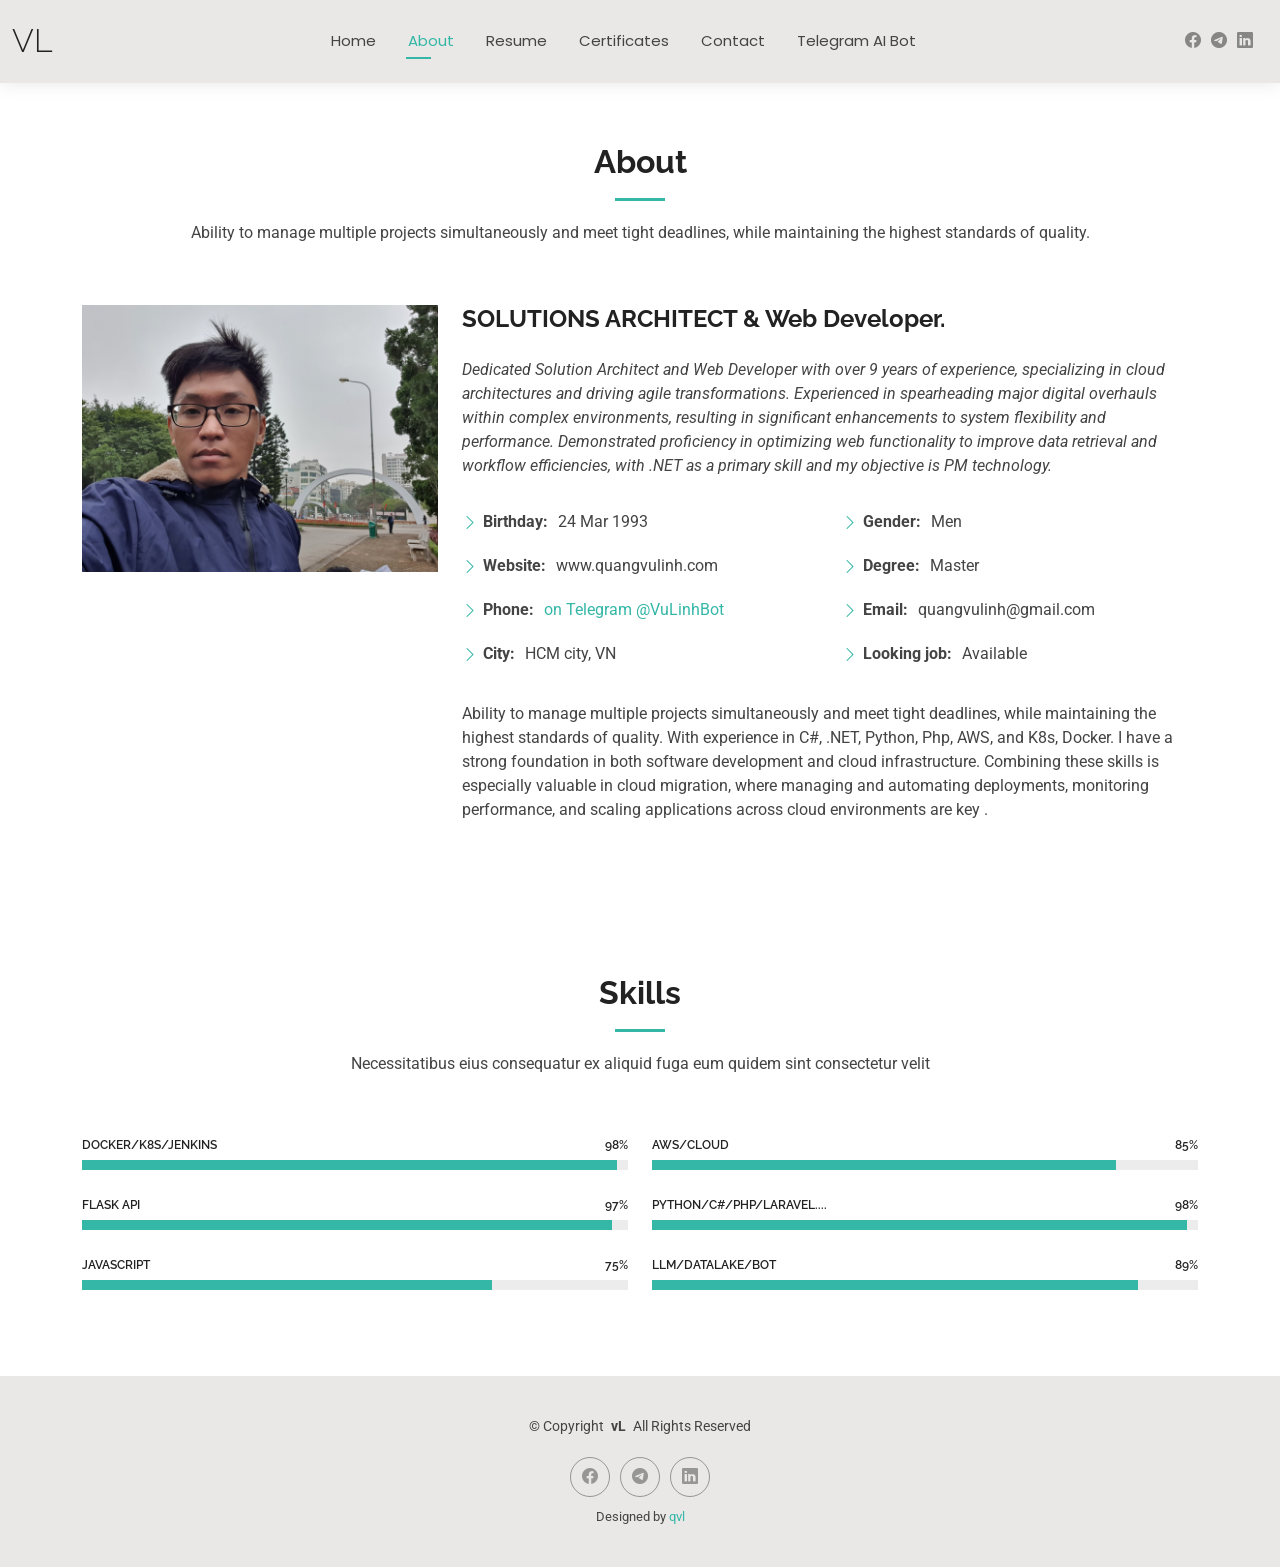
==== commit b8586e3b: "Addd new Cert" ====
--- a/about.html
+++ b/about.html
@@ -15,7 +15,9 @@
   <!-- Fonts -->
   <link href="https://fonts.googleapis.com" rel="preconnect">
   <link href="https://fonts.gstatic.com" rel="preconnect" crossorigin>
-  <link href="https://fonts.googleapis.com/css2?family=Roboto:ital,wght@0,100;0,300;0,400;0,500;0,700;0,900;1,100;1,300;1,400;1,500;1,700;1,900&family=Poppins:ital,wght@0,100;0,200;0,300;0,400;0,500;0,600;0,700;0,800;0,900;1,100;1,200;1,300;1,400;1,500;1,600;1,700;1,800;1,900&family=Raleway:ital,wght@0,100;0,200;0,300;0,400;0,500;0,600;0,700;0,800;0,900;1,100;1,200;1,300;1,400;1,500;1,600;1,700;1,800;1,900&display=swap" rel="stylesheet">
+  <link
+    href="https://fonts.googleapis.com/css2?family=Roboto:ital,wght@0,100;0,300;0,400;0,500;0,700;0,900;1,100;1,300;1,400;1,500;1,700;1,900&family=Poppins:ital,wght@0,100;0,200;0,300;0,400;0,500;0,600;0,700;0,800;0,900;1,100;1,200;1,300;1,400;1,500;1,600;1,700;1,800;1,900&family=Raleway:ital,wght@0,100;0,200;0,300;0,400;0,500;0,600;0,700;0,800;0,900;1,100;1,200;1,300;1,400;1,500;1,600;1,700;1,800;1,900&display=swap"
+    rel="stylesheet">
 
   <!-- Vendor CSS Files -->
   <link href="assets/vendor/bootstrap/css/bootstrap.min.css" rel="stylesheet">
@@ -45,6 +47,7 @@
           <li><a href="index.html">Home</a></li>
           <li><a href="about.html" class="active">About</a></li>
           <li><a href="resume.html">Resume</a></li>
+          <li><a href="certificates.html">Certificates</a></li>
           <!-- <li><a href="services.html">Services</a></li>
           <li><a href="portfolio.html">Portfolio</a></li> -->
           <!-- <li class="dropdown"><a href="#"><span>Dropdown</span> <i class="bi bi-chevron-down toggle-dropdown"></i></a>
@@ -71,9 +74,9 @@
       </nav>
 
       <div class="header-social-links">
-        <a  target="_blank"  href="https://www.facebook.com/quangvulinh/"><i class="bi bi-facebook"></i></a>
+        <a target="_blank" href="https://www.facebook.com/quangvulinh/"><i class="bi bi-facebook"></i></a>
         <a target="_blank" href="https://t.me/linhnvv2/" class="instagram"><i class="bi bi-telegram"></i></a>
-        <a target="_blank"  href="https://www.linkedin.com/in/quangvulinh/"><i class="bi bi-linkedin"></i></a>
+        <a target="_blank" href="https://www.linkedin.com/in/quangvulinh/"><i class="bi bi-linkedin"></i></a>
       </div>
 
     </div>
@@ -87,7 +90,8 @@
       <!-- Section Title -->
       <div class="container section-title" data-aos="fade-up">
         <h2>About</h2>
-        <p>Ability to manage multiple projects simultaneously and meet tight deadlines, while maintaining the highest standards of quality.</p>
+        <p>Ability to manage multiple projects simultaneously and meet tight deadlines, while maintaining the highest
+          standards of quality.</p>
       </div><!-- End Section Title -->
 
       <div class="container" data-aos="fade-up" data-aos-delay="100">
@@ -97,16 +101,22 @@
             <img src="assets/img/profile-img.jpg" class="img-fluid" alt="">
           </div>
           <div class="col-lg-8 content">
-            <h2>SOLUTIONS ARCHITECT  &amp; Web Developer.</h2>
+            <h2>SOLUTIONS ARCHITECT &amp; Web Developer.</h2>
             <p class="fst-italic py-3">
-              Dedicated Solution Architect and Web Developer with over 9 years of experience, specializing in cloud architectures and driving agile transformations. Experienced in spearheading major digital overhauls within complex environments, resulting in significant enhancements to system flexibility and performance. Demonstrated proficiency in optimizing web functionality to improve data retrieval and workflow efficiencies, with .NET as a primary skill and my objective is PM technology.
+              Dedicated Solution Architect and Web Developer with over 9 years of experience, specializing in cloud
+              architectures and driving agile transformations. Experienced in spearheading major digital overhauls
+              within complex environments, resulting in significant enhancements to system flexibility and performance.
+              Demonstrated proficiency in optimizing web functionality to improve data retrieval and workflow
+              efficiencies, with .NET as a primary skill and my objective is PM technology.
             </p>
             <div class="row">
               <div class="col-lg-6">
                 <ul>
                   <li><i class="bi bi-chevron-right"></i> <strong>Birthday:</strong> <span>24 Mar 1993</span></li>
-                  <li><i class="bi bi-chevron-right"></i> <strong>Website:</strong> <span>www.quangvulinh.com</span></li>
-                  <li><i class="bi bi-chevron-right"></i> <strong>Phone:</strong> <span><a href="https://t.me/VuLinhBot"> on Telegram @VuLinhBot</a></span></li>
+                  <li><i class="bi bi-chevron-right"></i> <strong>Website:</strong> <span>www.quangvulinh.com</span>
+                  </li>
+                  <li><i class="bi bi-chevron-right"></i> <strong>Phone:</strong> <span><a
+                        href="https://t.me/VuLinhBot"> on Telegram @VuLinhBot</a></span></li>
                   <li><i class="bi bi-chevron-right"></i> <strong>City:</strong> <span>HCM city, VN</span></li>
                 </ul>
               </div>
@@ -114,15 +124,20 @@
                 <ul>
                   <li><i class="bi bi-chevron-right"></i> <strong>Gender:</strong> <span>Men</span></li>
                   <li><i class="bi bi-chevron-right"></i> <strong>Degree:</strong> <span>Master</span></li>
-                  <li><i class="bi bi-chevron-right"></i> <strong>Email:</strong> <span>quangvulinh@gmail.com</span></li>
+                  <li><i class="bi bi-chevron-right"></i> <strong>Email:</strong> <span>quangvulinh@gmail.com</span>
+                  </li>
                   <li><i class="bi bi-chevron-right"></i> <strong>Looking job:</strong> <span>Available</span></li>
                 </ul>
               </div>
             </div>
             <p class="py-3">
-              Ability to manage multiple projects simultaneously and meet tight deadlines, while maintaining the highest standards of quality. 
-With experience in C#, .NET, Python, Php, AWS, and K8s, Docker. I have a strong foundation in both software development and cloud infrastructure. Combining these skills is especially valuable in cloud migration, where managing and automating deployments, monitoring performance, and scaling applications across cloud environments are key
-.
+              Ability to manage multiple projects simultaneously and meet tight deadlines, while maintaining the highest
+              standards of quality.
+              With experience in C#, .NET, Python, Php, AWS, and K8s, Docker. I have a strong foundation in both
+              software development and cloud infrastructure. Combining these skills is especially valuable in cloud
+              migration, where managing and automating deployments, monitoring performance, and scaling applications
+              across cloud environments are key
+              .
             </p>
           </div>
         </div>
@@ -149,21 +164,24 @@
             <div class="progress">
               <span class="skill"><span>Docker/K8s/Jenkins</span> <i class="val">98%</i></span>
               <div class="progress-bar-wrap">
-                <div class="progress-bar" role="progressbar" aria-valuenow="98" aria-valuemin="0" aria-valuemax="100"></div>
+                <div class="progress-bar" role="progressbar" aria-valuenow="98" aria-valuemin="0" aria-valuemax="100">
+                </div>
               </div>
             </div><!-- End Skills Item -->
 
             <div class="progress">
               <span class="skill"><span>Flask API</span> <i class="val">97%</i></span>
               <div class="progress-bar-wrap">
-                <div class="progress-bar" role="progressbar" aria-valuenow="97" aria-valuemin="0" aria-valuemax="100"></div>
+                <div class="progress-bar" role="progressbar" aria-valuenow="97" aria-valuemin="0" aria-valuemax="100">
+                </div>
               </div>
             </div><!-- End Skills Item -->
 
             <div class="progress">
               <span class="skill"><span>JavaScript</span> <i class="val">75%</i></span>
               <div class="progress-bar-wrap">
-                <div class="progress-bar" role="progressbar" aria-valuenow="75" aria-valuemin="0" aria-valuemax="100"></div>
+                <div class="progress-bar" role="progressbar" aria-valuenow="75" aria-valuemin="0" aria-valuemax="100">
+                </div>
               </div>
             </div><!-- End Skills Item -->
 
@@ -174,21 +192,24 @@
             <div class="progress">
               <span class="skill"><span>AWS/Cloud</span> <i class="val">85%</i></span>
               <div class="progress-bar-wrap">
-                <div class="progress-bar" role="progressbar" aria-valuenow="85" aria-valuemin="0" aria-valuemax="100"></div>
+                <div class="progress-bar" role="progressbar" aria-valuenow="85" aria-valuemin="0" aria-valuemax="100">
+                </div>
               </div>
             </div><!-- End Skills Item -->
 
             <div class="progress">
               <span class="skill"><span>Python/C#/PHP/Laravel....</span> <i class="val">98%</i></span>
               <div class="progress-bar-wrap">
-                <div class="progress-bar" role="progressbar" aria-valuenow="98" aria-valuemin="0" aria-valuemax="100"></div>
+                <div class="progress-bar" role="progressbar" aria-valuenow="98" aria-valuemin="0" aria-valuemax="100">
+                </div>
               </div>
             </div><!-- End Skills Item -->
 
             <div class="progress">
               <span class="skill"><span>LLM/Datalake/Bot</span> <i class="val">89%</i></span>
               <div class="progress-bar-wrap">
-                <div class="progress-bar" role="progressbar" aria-valuenow="89" aria-valuemin="0" aria-valuemax="100"></div>
+                <div class="progress-bar" role="progressbar" aria-valuenow="89" aria-valuemin="0" aria-valuemax="100">
+                </div>
               </div>
             </div><!-- End Skills Item -->
 
@@ -200,22 +221,22 @@
 
     </section><!-- /Skills Section -->
 
-   
+
 
 
   </main>
 
   <footer id="footer" class="footer light-background">
 
-    
+
     <div class="container">
       <div class="copyright text-center ">
         <p>© <span>Copyright</span> <strong class="px-1 sitename">vL</strong> <span>All Rights Reserved<br></span></p>
       </div>
       <div class="social-links d-flex justify-content-center">
-        <a target="_blank"  href="https://www.facebook.com/quangvulinh/"><i class="bi bi-facebook"></i></a>
+        <a target="_blank" href="https://www.facebook.com/quangvulinh/"><i class="bi bi-facebook"></i></a>
         <a target="_blank" href="https://t.me/linhnvv2/"> <i class="bi bi-telegram"></i></a>
-        <a target="_blank"  href="https://www.linkedin.com/in/quangvulinh/"><i class="bi bi-linkedin"></i></a>
+        <a target="_blank" href="https://www.linkedin.com/in/quangvulinh/"><i class="bi bi-linkedin"></i></a>
       </div>
       <div class="credits">
         Designed by <a href="http://quangvulinh.com/">qvl</a>
@@ -225,7 +246,8 @@
   </footer>
 
   <!-- Scroll Top -->
-  <a href="#" id="scroll-top" class="scroll-top d-flex align-items-center justify-content-center"><i class="bi bi-arrow-up-short"></i></a>
+  <a href="#" id="scroll-top" class="scroll-top d-flex align-items-center justify-content-center"><i
+      class="bi bi-arrow-up-short"></i></a>
 
   <!-- Preloader -->
   <div id="preloader"></div>
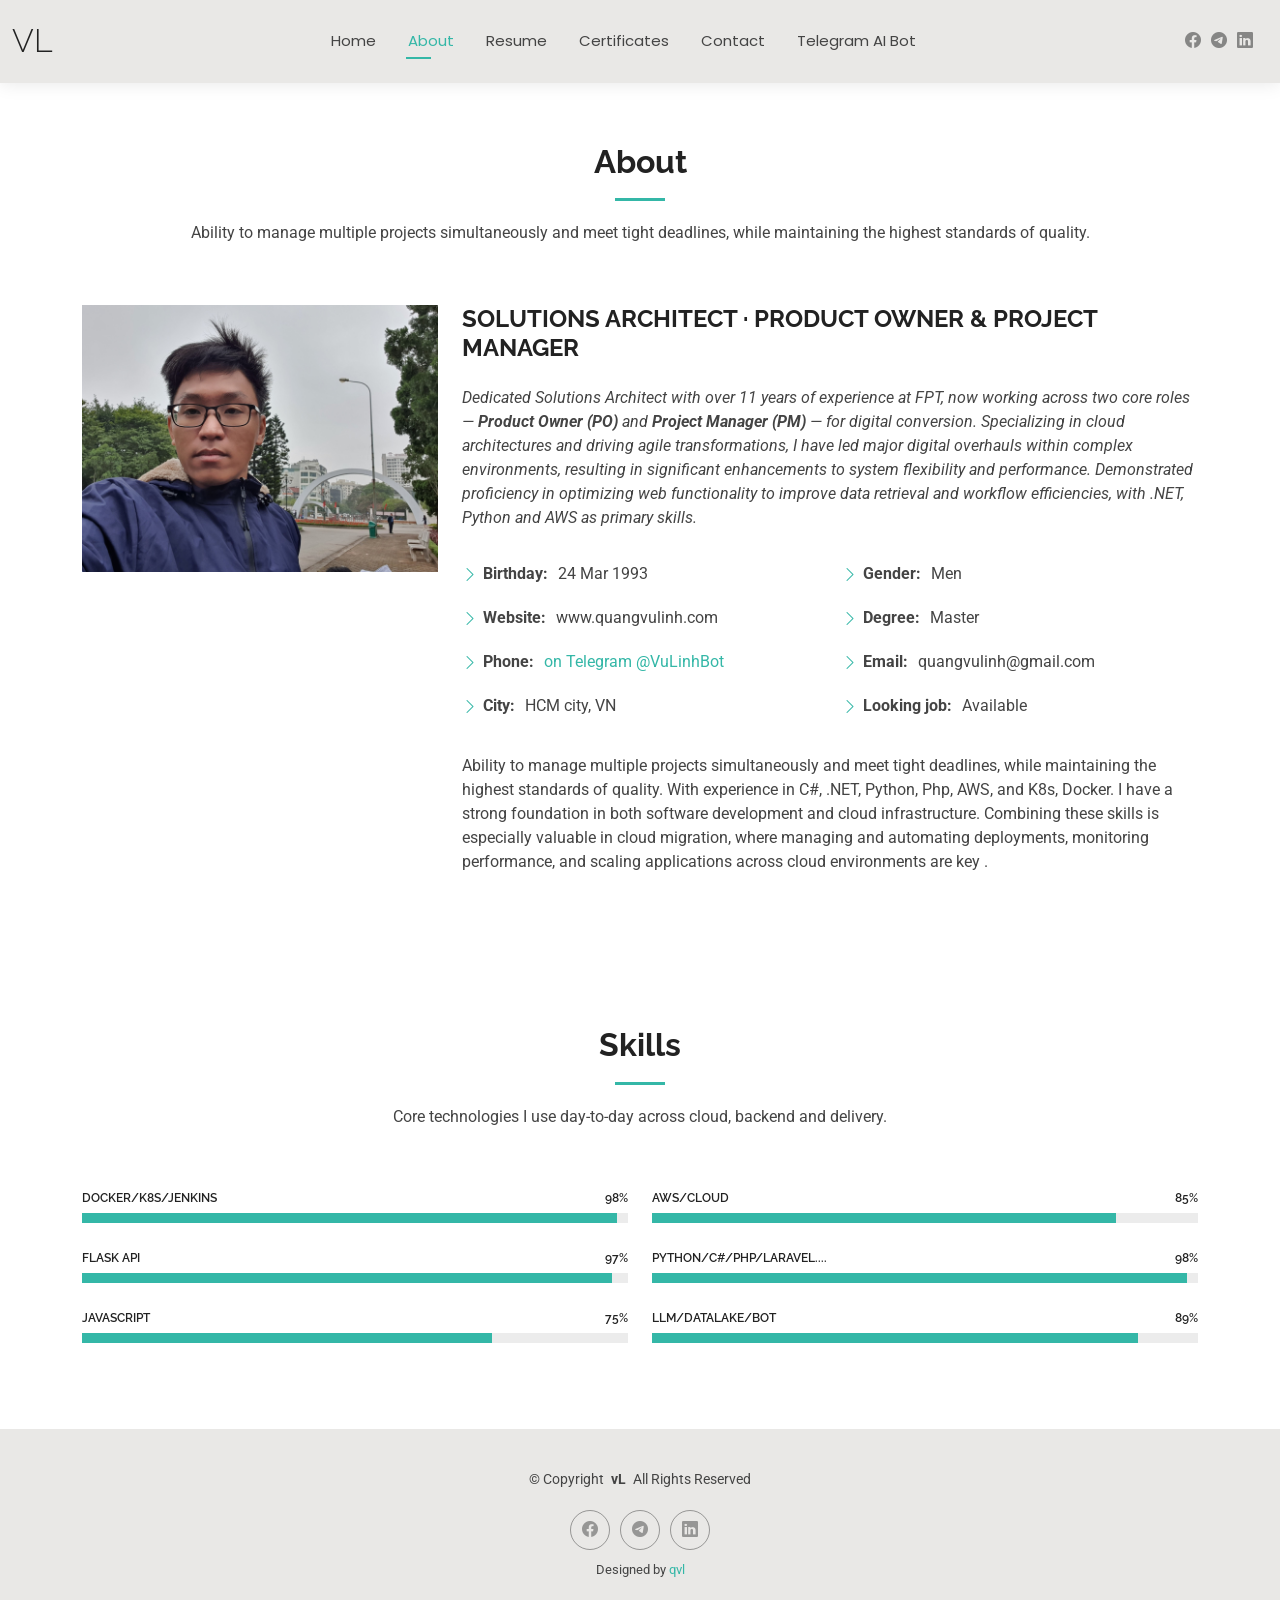
==== commit 24668ef1: "update cv" ====
--- a/about.html
+++ b/about.html
@@ -101,13 +101,14 @@
             <img src="assets/img/profile-img.jpg" class="img-fluid" alt="">
           </div>
           <div class="col-lg-8 content">
-            <h2>SOLUTIONS ARCHITECT &amp; Web Developer.</h2>
+            <h2>SOLUTIONS ARCHITECT &middot; PRODUCT OWNER &amp; PROJECT MANAGER</h2>
             <p class="fst-italic py-3">
-              Dedicated Solution Architect and Web Developer with over 9 years of experience, specializing in cloud
-              architectures and driving agile transformations. Experienced in spearheading major digital overhauls
-              within complex environments, resulting in significant enhancements to system flexibility and performance.
-              Demonstrated proficiency in optimizing web functionality to improve data retrieval and workflow
-              efficiencies, with .NET as a primary skill and my objective is PM technology.
+              Dedicated Solutions Architect with over 11 years of experience at FPT, now working across two core roles
+              &mdash; <strong>Product Owner (PO)</strong> and <strong>Project Manager (PM)</strong> &mdash; for digital
+              conversion. Specializing in cloud architectures and driving agile transformations, I have led major
+              digital overhauls within complex environments, resulting in significant enhancements to system
+              flexibility and performance. Demonstrated proficiency in optimizing web functionality to improve data
+              retrieval and workflow efficiencies, with .NET, Python and AWS as primary skills.
             </p>
             <div class="row">
               <div class="col-lg-6">
@@ -152,7 +153,7 @@
       <!-- Section Title -->
       <div class="container section-title" data-aos="fade-up">
         <h2>Skills</h2>
-        <p>Necessitatibus eius consequatur ex aliquid fuga eum quidem sint consectetur velit</p>
+        <p>Core technologies I use day-to-day across cloud, backend and delivery.</p>
       </div><!-- End Section Title -->
 
       <div class="container" data-aos="fade-up" data-aos-delay="100">
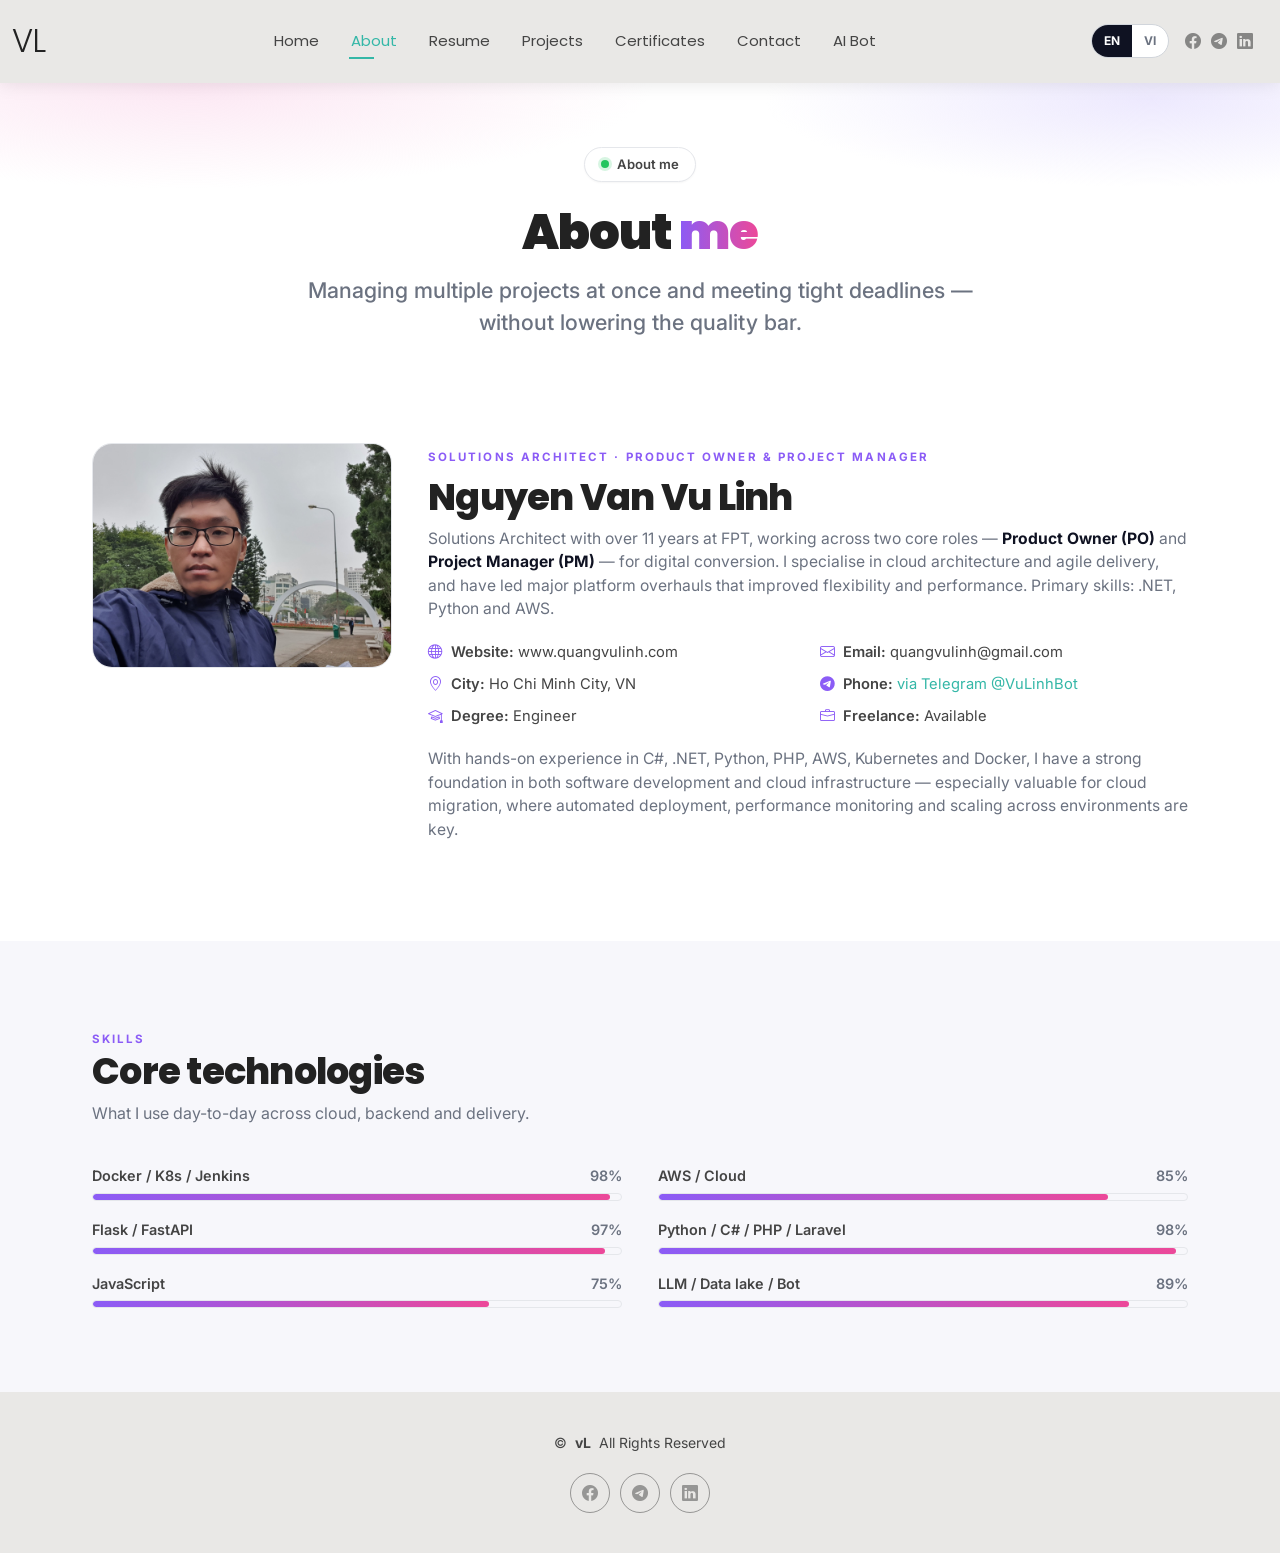
==== commit 130122b7: "Sync from live site (S3) 18/11/2026: new layout, VI/EN switch, Projects page + AI films & Vietnamese" ====
--- a/about.html
+++ b/about.html
@@ -1,12 +1,20 @@
 <!DOCTYPE html>
-<html lang="en">
+<html lang="en" data-lang="en">
 
 <head>
   <meta charset="utf-8">
   <meta content="width=device-width, initial-scale=1.0" name="viewport">
-  <title>About - vL</title>
-  <meta name="description" content="">
-  <meta name="keywords" content="">
+  <title>About — Nguyen Van Vu Linh</title>
+  <meta name="description" content="About Nguyen Van Vu Linh — Solutions Architect, PO &amp; PM.">
+  <meta name="keywords" content="Solutions Architect, Product Owner, Project Manager, Freelance, AWS, .NET, Python, Laravel">
+  <script>
+    /* Ngôn ngữ: chọn trước đó (localStorage) > ngôn ngữ trình duyệt. Chạy trước khi vẽ trang để không nháy chữ. */
+    (function () {
+      var l = localStorage.getItem('site-lang') || ((navigator.language || '').toLowerCase().indexOf('vi') === 0 ? 'vi' : 'en');
+      document.documentElement.setAttribute('data-lang', l);
+      document.documentElement.lang = l;
+    })();
+  </script>
 
   <!-- Favicons -->
   <link href="assets/img/favicon.png" rel="icon">
@@ -15,68 +23,50 @@
   <!-- Fonts -->
   <link href="https://fonts.googleapis.com" rel="preconnect">
   <link href="https://fonts.gstatic.com" rel="preconnect" crossorigin>
-  <link
-    href="https://fonts.googleapis.com/css2?family=Roboto:ital,wght@0,100;0,300;0,400;0,500;0,700;0,900;1,100;1,300;1,400;1,500;1,700;1,900&family=Poppins:ital,wght@0,100;0,200;0,300;0,400;0,500;0,600;0,700;0,800;0,900;1,100;1,200;1,300;1,400;1,500;1,600;1,700;1,800;1,900&family=Raleway:ital,wght@0,100;0,200;0,300;0,400;0,500;0,600;0,700;0,800;0,900;1,100;1,200;1,300;1,400;1,500;1,600;1,700;1,800;1,900&display=swap"
-    rel="stylesheet">
+  <link href="https://fonts.googleapis.com/css2?family=Inter:wght@300;400;500;600;700;800;900&family=Poppins:wght@400;500;600;700;800&display=swap" rel="stylesheet">
 
-  <!-- Vendor CSS Files -->
+  <!-- Vendor CSS -->
   <link href="assets/vendor/bootstrap/css/bootstrap.min.css" rel="stylesheet">
   <link href="assets/vendor/bootstrap-icons/bootstrap-icons.css" rel="stylesheet">
   <link href="assets/vendor/aos/aos.css" rel="stylesheet">
-  <link href="assets/vendor/swiper/swiper-bundle.min.css" rel="stylesheet">
   <link href="assets/vendor/glightbox/css/glightbox.min.css" rel="stylesheet">
 
-  <!-- Main CSS File -->
+  <!-- Site CSS -->
   <link href="assets/css/main.css" rel="stylesheet">
-
+  <link href="assets/css/site.css" rel="stylesheet">
 </head>
 
-<body class="about-page">
+<body class="lp" data-title-en="About — Nguyen Van Vu Linh" data-title-vi="Giới thiệu — Nguyễn Văn Vũ Linh">
 
   <header id="header" class="header d-flex align-items-center light-background sticky-top">
     <div class="container-fluid position-relative d-flex align-items-center justify-content-between">
 
       <a href="index.html" class="logo d-flex align-items-center me-auto me-xl-0">
-        <!-- Uncomment the line below if you also wish to use an image logo -->
-        <!-- <img src="assets/img/logo.png" alt=""> -->
         <h1 class="sitename">vL</h1>
       </a>
 
       <nav id="navmenu" class="navmenu">
         <ul>
-          <li><a href="index.html">Home</a></li>
-          <li><a href="about.html" class="active">About</a></li>
-          <li><a href="resume.html">Resume</a></li>
-          <li><a href="certificates.html">Certificates</a></li>
-          <!-- <li><a href="services.html">Services</a></li>
-          <li><a href="portfolio.html">Portfolio</a></li> -->
-          <!-- <li class="dropdown"><a href="#"><span>Dropdown</span> <i class="bi bi-chevron-down toggle-dropdown"></i></a>
-            <ul>
-              <li><a href="#">Dropdown 1</a></li>
-              <li class="dropdown"><a href="#"><span>Deep Dropdown</span> <i class="bi bi-chevron-down toggle-dropdown"></i></a>
-                <ul>
-                  <li><a href="#">Deep Dropdown 1</a></li>
-                  <li><a href="#">Deep Dropdown 2</a></li>
-                  <li><a href="#">Deep Dropdown 3</a></li>
-                  <li><a href="#">Deep Dropdown 4</a></li>
-                  <li><a href="#">Deep Dropdown 5</a></li>
-                </ul>
-              </li>
-              <li><a href="#">Dropdown 2</a></li>
-              <li><a href="#">Dropdown 3</a></li>
-              <li><a href="#">Dropdown 4</a></li>
-            </ul>
-          </li> -->
-          <li><a href="contact.html">Contact</a></li>
-          <li><a href="telegram.html">Telegram AI Bot</a></li>
+          <li><a href="index.html"><span lang="en">Home</span><span lang="vi">Trang chủ</span></a></li>
+          <li><a href="about.html" class="active"><span lang="en">About</span><span lang="vi">Giới thiệu</span></a></li>
+          <li><a href="resume.html"><span lang="en">Resume</span><span lang="vi">Hồ sơ</span></a></li>
+          <li><a href="projects.html"><span lang="en">Projects</span><span lang="vi">Dự án</span></a></li>
+          <li><a href="certificates.html"><span lang="en">Certificates</span><span lang="vi">Chứng chỉ</span></a></li>
+          <li><a href="contact.html"><span lang="en">Contact</span><span lang="vi">Liên hệ</span></a></li>
+          <li><a href="telegram.html"><span lang="en">AI Bot</span><span lang="vi">Bot AI</span></a></li>
         </ul>
         <i class="mobile-nav-toggle d-xl-none bi bi-list"></i>
       </nav>
 
-      <div class="header-social-links">
-        <a target="_blank" href="https://www.facebook.com/quangvulinh/"><i class="bi bi-facebook"></i></a>
-        <a target="_blank" href="https://t.me/linhnvv2/" class="instagram"><i class="bi bi-telegram"></i></a>
-        <a target="_blank" href="https://www.linkedin.com/in/quangvulinh/"><i class="bi bi-linkedin"></i></a>
+      <div class="header-tools">
+        <div class="lang-switch" role="group" aria-label="Language / Ngôn ngữ">
+          <button type="button" data-set-lang="en" title="English">EN</button><button type="button" data-set-lang="vi" title="Tiếng Việt">VI</button>
+        </div>
+        <div class="header-social-links">
+          <a target="_blank" rel="noopener" href="https://www.facebook.com/quangvulinh/" aria-label="Facebook"><i class="bi bi-facebook"></i></a>
+          <a target="_blank" rel="noopener" href="https://t.me/linhnvv2/" aria-label="Telegram"><i class="bi bi-telegram"></i></a>
+          <a target="_blank" rel="noopener" href="https://www.linkedin.com/in/quangvulinh/" aria-label="LinkedIn"><i class="bi bi-linkedin"></i></a>
+        </div>
       </div>
 
     </div>
@@ -84,189 +74,84 @@
 
   <main class="main">
 
-    <!-- About Section -->
-    <section id="about" class="about section">
+    <section class="lp-hero sm">
+      <div class="container" data-aos="fade-up">
+        <span class="lp-badge"><span class="dot"></span> <span lang="en">About me</span><span lang="vi">Giới thiệu</span></span>
+        <h1 lang="en">About <span class="grad">me</span></h1><h1 lang="vi">Về <span class="grad">tôi</span></h1>
+        <p lang="en" class="role">Managing multiple projects at once and meeting tight deadlines — without lowering the quality bar.</p><p lang="vi" class="role">Quản lý nhiều dự án cùng lúc, kịp tiến độ gấp mà vẫn giữ chất lượng.</p>
+      </div>
+    </section>
 
-      <!-- Section Title -->
-      <div class="container section-title" data-aos="fade-up">
-        <h2>About</h2>
-        <p>Ability to manage multiple projects simultaneously and meet tight deadlines, while maintaining the highest
-          standards of quality.</p>
-      </div><!-- End Section Title -->
-
-      <div class="container" data-aos="fade-up" data-aos-delay="100">
-
-        <div class="row gy-4 justify-content-center">
-          <div class="col-lg-4">
-            <img src="assets/img/profile-img.jpg" class="img-fluid" alt="">
-          </div>
-          <div class="col-lg-8 content">
-            <h2>SOLUTIONS ARCHITECT &middot; PRODUCT OWNER &amp; PROJECT MANAGER</h2>
-            <p class="fst-italic py-3">
-              Dedicated Solutions Architect with over 11 years of experience at FPT, now working across two core roles
-              &mdash; <strong>Product Owner (PO)</strong> and <strong>Project Manager (PM)</strong> &mdash; for digital
-              conversion. Specializing in cloud architectures and driving agile transformations, I have led major
-              digital overhauls within complex environments, resulting in significant enhancements to system
-              flexibility and performance. Demonstrated proficiency in optimizing web functionality to improve data
-              retrieval and workflow efficiencies, with .NET, Python and AWS as primary skills.
-            </p>
-            <div class="row">
-              <div class="col-lg-6">
-                <ul>
-                  <li><i class="bi bi-chevron-right"></i> <strong>Birthday:</strong> <span>24 Mar 1993</span></li>
-                  <li><i class="bi bi-chevron-right"></i> <strong>Website:</strong> <span>www.quangvulinh.com</span>
-                  </li>
-                  <li><i class="bi bi-chevron-right"></i> <strong>Phone:</strong> <span><a
-                        href="https://t.me/VuLinhBot"> on Telegram @VuLinhBot</a></span></li>
-                  <li><i class="bi bi-chevron-right"></i> <strong>City:</strong> <span>HCM city, VN</span></li>
-                </ul>
-              </div>
-              <div class="col-lg-6">
-                <ul>
-                  <li><i class="bi bi-chevron-right"></i> <strong>Gender:</strong> <span>Men</span></li>
-                  <li><i class="bi bi-chevron-right"></i> <strong>Degree:</strong> <span>Master</span></li>
-                  <li><i class="bi bi-chevron-right"></i> <strong>Email:</strong> <span>quangvulinh@gmail.com</span>
-                  </li>
-                  <li><i class="bi bi-chevron-right"></i> <strong>Looking job:</strong> <span>Available</span></li>
-                </ul>
-              </div>
-            </div>
-            <p class="py-3">
-              Ability to manage multiple projects simultaneously and meet tight deadlines, while maintaining the highest
-              standards of quality.
-              With experience in C#, .NET, Python, Php, AWS, and K8s, Docker. I have a strong foundation in both
-              software development and cloud infrastructure. Combining these skills is especially valuable in cloud
-              migration, where managing and automating deployments, monitoring performance, and scaling applications
-              across cloud environments are key
-              .
-            </p>
+    <section class="lp-section" style="padding-top:40px;">
+      <div class="container" data-aos="fade-up">
+        <div class="ab-grid">
+          <div class="ab-photo"><img src="assets/img/profile-img.jpg" alt="Nguyen Van Vu Linh"></div>
+          <div>
+            <span lang="en" class="lp-eyebrow">Solutions Architect · Product Owner &amp; Project Manager</span><span lang="vi" class="lp-eyebrow">Solutions Architect · Product Owner &amp; Project Manager</span>
+            <h2 lang="en" class="mt-2">Nguyen Van Vu Linh</h2><h2 lang="vi" class="mt-2">Nguyễn Văn Vũ Linh</h2>
+            <p lang="en" class="ab-bio">Solutions Architect with over 11 years at FPT, working across two core roles — <strong>Product Owner (PO)</strong> and
+              <strong>Project Manager (PM)</strong> — for digital conversion. I specialise in cloud architecture and agile delivery, and have led
+              major platform overhauls that improved flexibility and performance. Primary skills: .NET, Python and AWS.</p><p lang="vi" class="ab-bio">Solutions Architect với hơn 11 năm tại FPT, đảm nhận song song hai vai trò <strong>Product Owner (PO)</strong> và
+              <strong>Project Manager (PM)</strong> cho mảng chuyển đổi số. Chuyên về kiến trúc cloud và triển khai agile, đã dẫn dắt nhiều đợt
+              nâng cấp nền tảng lớn giúp hệ thống linh hoạt và nhanh hơn. Kỹ năng chính: .NET, Python và AWS.</p>
+            <ul class="ab-facts">
+              <li><i class="bi bi-globe"></i><span><b>Website:</b> www.quangvulinh.com</span></li>
+              <li><i class="bi bi-envelope"></i><span><b>Email:</b> quangvulinh@gmail.com</span></li>
+              <li><i class="bi bi-geo-alt"></i><span><b><span lang="en">City</span><span lang="vi">Thành phố</span>:</b> <span lang="en">Ho Chi Minh City, VN</span><span lang="vi">TP. Hồ Chí Minh</span></span></li>
+              <li><i class="bi bi-telegram"></i><span><b><span lang="en">Phone</span><span lang="vi">Điện thoại</span>:</b> <a href="https://t.me/VuLinhBot" target="_blank" rel="noopener"><span lang="en">via Telegram @VuLinhBot</span><span lang="vi">qua Telegram @VuLinhBot</span></a></span></li>
+              <li><i class="bi bi-mortarboard"></i><span><b><span lang="en">Degree</span><span lang="vi">Học vị</span>:</b> <span lang="en">Engineer</span><span lang="vi">Kỹ sư</span></span></li>
+              <li><i class="bi bi-briefcase"></i><span><b>Freelance:</b> <span lang="en">Available</span><span lang="vi">Đang nhận việc</span></span></li>
+            </ul>
+            <p lang="en" class="ab-bio">With hands-on experience in C#, .NET, Python, PHP, AWS, Kubernetes and Docker, I have a strong foundation in both software
+              development and cloud infrastructure — especially valuable for cloud migration, where automated deployment, performance
+              monitoring and scaling across environments are key.</p><p lang="vi" class="ab-bio">Trực tiếp làm việc với C#, .NET, Python, PHP, AWS, Kubernetes và Docker nên vững cả phát triển phần mềm lẫn hạ tầng cloud —
+              đặc biệt hữu ích khi chuyển hệ thống lên cloud: tự động triển khai, giám sát hiệu năng và mở rộng trên nhiều môi trường.</p>
           </div>
         </div>
+      </div>
+    </section>
 
+    <section class="lp-section" style="background:var(--lp-bg-soft);">
+      <div class="container" data-aos="fade-up">
+        <span lang="en" class="lp-eyebrow">Skills</span><span lang="vi" class="lp-eyebrow">Kỹ năng</span>
+        <h2 lang="en">Core technologies</h2><h2 lang="vi">Công nghệ chính</h2>
+        <p lang="en" class="lp-sub">What I use day-to-day across cloud, backend and delivery.</p><p lang="vi" class="lp-sub">Những thứ tôi dùng hằng ngày cho cloud, backend và triển khai.</p>
+        <div class="bars mt-4">
+          <div class="bar"><div class="top"><span>Docker / K8s / Jenkins</span><span>98%</span></div><div class="track"><div class="fill" style="width:98%"></div></div></div>
+          <div class="bar"><div class="top"><span>AWS / Cloud</span><span>85%</span></div><div class="track"><div class="fill" style="width:85%"></div></div></div>
+          <div class="bar"><div class="top"><span>Flask / FastAPI</span><span>97%</span></div><div class="track"><div class="fill" style="width:97%"></div></div></div>
+          <div class="bar"><div class="top"><span>Python / C# / PHP / Laravel</span><span>98%</span></div><div class="track"><div class="fill" style="width:98%"></div></div></div>
+          <div class="bar"><div class="top"><span>JavaScript</span><span>75%</span></div><div class="track"><div class="fill" style="width:75%"></div></div></div>
+          <div class="bar"><div class="top"><span>LLM / Data lake / Bot</span><span>89%</span></div><div class="track"><div class="fill" style="width:89%"></div></div></div>
+        </div>
       </div>
-
-    </section><!-- /About Section -->
-
-    <!-- Skills Section -->
-    <section id="skills" class="skills section">
-
-      <!-- Section Title -->
-      <div class="container section-title" data-aos="fade-up">
-        <h2>Skills</h2>
-        <p>Core technologies I use day-to-day across cloud, backend and delivery.</p>
-      </div><!-- End Section Title -->
-
-      <div class="container" data-aos="fade-up" data-aos-delay="100">
-
-        <div class="row skills-content skills-animation">
-
-          <div class="col-lg-6">
-
-            <div class="progress">
-              <span class="skill"><span>Docker/K8s/Jenkins</span> <i class="val">98%</i></span>
-              <div class="progress-bar-wrap">
-                <div class="progress-bar" role="progressbar" aria-valuenow="98" aria-valuemin="0" aria-valuemax="100">
-                </div>
-              </div>
-            </div><!-- End Skills Item -->
-
-            <div class="progress">
-              <span class="skill"><span>Flask API</span> <i class="val">97%</i></span>
-              <div class="progress-bar-wrap">
-                <div class="progress-bar" role="progressbar" aria-valuenow="97" aria-valuemin="0" aria-valuemax="100">
-                </div>
-              </div>
-            </div><!-- End Skills Item -->
-
-            <div class="progress">
-              <span class="skill"><span>JavaScript</span> <i class="val">75%</i></span>
-              <div class="progress-bar-wrap">
-                <div class="progress-bar" role="progressbar" aria-valuenow="75" aria-valuemin="0" aria-valuemax="100">
-                </div>
-              </div>
-            </div><!-- End Skills Item -->
-
-          </div>
-
-          <div class="col-lg-6">
-
-            <div class="progress">
-              <span class="skill"><span>AWS/Cloud</span> <i class="val">85%</i></span>
-              <div class="progress-bar-wrap">
-                <div class="progress-bar" role="progressbar" aria-valuenow="85" aria-valuemin="0" aria-valuemax="100">
-                </div>
-              </div>
-            </div><!-- End Skills Item -->
-
-            <div class="progress">
-              <span class="skill"><span>Python/C#/PHP/Laravel....</span> <i class="val">98%</i></span>
-              <div class="progress-bar-wrap">
-                <div class="progress-bar" role="progressbar" aria-valuenow="98" aria-valuemin="0" aria-valuemax="100">
-                </div>
-              </div>
-            </div><!-- End Skills Item -->
-
-            <div class="progress">
-              <span class="skill"><span>LLM/Datalake/Bot</span> <i class="val">89%</i></span>
-              <div class="progress-bar-wrap">
-                <div class="progress-bar" role="progressbar" aria-valuenow="89" aria-valuemin="0" aria-valuemax="100">
-                </div>
-              </div>
-            </div><!-- End Skills Item -->
-
-          </div>
-
-        </div>
-
-      </div>
-
-    </section><!-- /Skills Section -->
-
-
-
+    </section>
 
   </main>
 
   <footer id="footer" class="footer light-background">
-
-
     <div class="container">
-      <div class="copyright text-center ">
-        <p>© <span>Copyright</span> <strong class="px-1 sitename">vL</strong> <span>All Rights Reserved<br></span></p>
+      <div class="copyright text-center">
+        <p>© <strong class="px-1 sitename">vL</strong> <span lang="en">All Rights Reserved</span><span lang="vi">Bảo lưu mọi quyền</span></p>
       </div>
       <div class="social-links d-flex justify-content-center">
-        <a target="_blank" href="https://www.facebook.com/quangvulinh/"><i class="bi bi-facebook"></i></a>
-        <a target="_blank" href="https://t.me/linhnvv2/"> <i class="bi bi-telegram"></i></a>
-        <a target="_blank" href="https://www.linkedin.com/in/quangvulinh/"><i class="bi bi-linkedin"></i></a>
-      </div>
-      <div class="credits">
-        Designed by <a href="http://quangvulinh.com/">qvl</a>
+        <a target="_blank" rel="noopener" href="https://www.facebook.com/quangvulinh/" aria-label="Facebook"><i class="bi bi-facebook"></i></a>
+        <a target="_blank" rel="noopener" href="https://t.me/linhnvv2/" aria-label="Telegram"><i class="bi bi-telegram"></i></a>
+        <a target="_blank" rel="noopener" href="https://www.linkedin.com/in/quangvulinh/" aria-label="LinkedIn"><i class="bi bi-linkedin"></i></a>
       </div>
     </div>
-
   </footer>
 
-  <!-- Scroll Top -->
-  <a href="#" id="scroll-top" class="scroll-top d-flex align-items-center justify-content-center"><i
-      class="bi bi-arrow-up-short"></i></a>
-
-  <!-- Preloader -->
+  <a href="#" id="scroll-top" class="scroll-top d-flex align-items-center justify-content-center"><i class="bi bi-arrow-up-short"></i></a>
   <div id="preloader"></div>
 
-  <!-- Vendor JS Files -->
   <script src="assets/vendor/bootstrap/js/bootstrap.bundle.min.js"></script>
-  <script src="assets/vendor/php-email-form/validate.js"></script>
   <script src="assets/vendor/aos/aos.js"></script>
   <script src="assets/vendor/waypoints/noframework.waypoints.js"></script>
   <script src="assets/vendor/purecounter/purecounter_vanilla.js"></script>
-  <script src="assets/vendor/swiper/swiper-bundle.min.js"></script>
   <script src="assets/vendor/glightbox/js/glightbox.min.js"></script>
-  <script src="assets/vendor/imagesloaded/imagesloaded.pkgd.min.js"></script>
-  <script src="assets/vendor/isotope-layout/isotope.pkgd.min.js"></script>
-
-  <!-- Main JS File -->
   <script src="assets/js/main.js"></script>
-
+  <script src="assets/js/lang.js"></script>
 </body>
 
-</html>+</html>
--- a/assets/css/site.css
+++ b/assets/css/site.css
@@ -0,0 +1,209 @@
+/* Shared site styles (all pages). Moved from inline <style> in index/projects. */
+
+:root {
+  --lp-accent: #8b5cf6;
+  --lp-accent2: #ec4899;
+  --lp-ink: #0f1222;
+  --lp-ink-soft: #6b7280;
+  --lp-line: #e5e7eb;
+  --lp-bg-soft: #f7f7fb;
+  --lp-dark: #0e1220;
+}
+
+.lp { font-family: "Inter", system-ui, -apple-system, "Segoe UI", sans-serif; color: var(--lp-ink); }
+.lp h1, .lp h2, .lp h3 { font-family: "Poppins", "Inter", sans-serif; letter-spacing: -0.02em; }
+.lp .container { max-width: 1120px; }
+.lp-eyebrow {
+  text-transform: uppercase; letter-spacing: .18em; font-size: .72rem; font-weight: 700;
+  color: var(--lp-accent);
+}
+.lp-section { padding: 84px 0; }
+.lp-section h2 { font-size: clamp(1.6rem, 3vw, 2.3rem); font-weight: 800; margin-bottom: 8px; }
+.lp-section .lp-sub { color: var(--lp-ink-soft); max-width: 640px; margin-bottom: 40px; }
+
+/* Hero */
+.lp-hero {
+  position: relative; padding: 96px 0 72px; text-align: center; overflow: hidden;
+  background:
+    radial-gradient(60% 55% at 15% 0%, #fce7f3 0%, transparent 60%),
+    radial-gradient(55% 50% at 90% 5%, #ede9fe 0%, transparent 55%),
+    #ffffff;
+}
+.lp-badge {
+  display: inline-flex; align-items: center; gap: 8px; padding: 7px 16px; border-radius: 999px;
+  background: #fff; border: 1px solid var(--lp-line); font-size: .82rem; font-weight: 600;
+  box-shadow: 0 1px 2px rgba(0,0,0,.04); margin-bottom: 22px;
+}
+.lp-badge .dot { width: 8px; height: 8px; border-radius: 50%; background: #22c55e; box-shadow: 0 0 0 3px rgba(34,197,94,.18); }
+.lp-hero h1 { font-size: clamp(2.2rem, 6vw, 4rem); font-weight: 900; margin: 0 0 12px; }
+.lp-hero h1 .grad {
+  background: linear-gradient(90deg, var(--lp-accent), var(--lp-accent2));
+  -webkit-background-clip: text; background-clip: text; -webkit-text-fill-color: transparent;
+}
+.lp-hero .role { font-size: clamp(1rem, 2.4vw, 1.35rem); color: var(--lp-ink-soft); font-weight: 500; margin-bottom: 20px; }
+.lp-hero .meta { display: flex; flex-wrap: wrap; gap: 8px 22px; justify-content: center; color: var(--lp-ink-soft); font-size: .92rem; margin-bottom: 30px; }
+.lp-hero .meta i { color: var(--lp-accent); margin-right: 6px; }
+.lp-cta { display: flex; gap: 12px; justify-content: center; flex-wrap: wrap; }
+.lp-btn {
+  display: inline-flex; align-items: center; gap: 8px; padding: 12px 22px; border-radius: 12px;
+  font-weight: 600; font-size: .95rem; text-decoration: none; transition: transform .15s ease, box-shadow .15s ease;
+}
+.lp-btn-primary { background: var(--lp-ink); color: #fff; }
+.lp-btn-primary:hover { color: #fff; transform: translateY(-2px); box-shadow: 0 10px 24px rgba(15,18,34,.22); }
+.lp-btn-ghost { background: #fff; color: var(--lp-ink); border: 1px solid var(--lp-line); }
+.lp-btn-ghost:hover { color: var(--lp-accent); border-color: var(--lp-accent); transform: translateY(-2px); }
+
+/* Stat boxes */
+.lp-stats { display: grid; grid-template-columns: repeat(4, 1fr); gap: 16px; margin-top: 48px; }
+.lp-stat { background: #fff; border: 1px solid var(--lp-line); border-radius: 16px; padding: 20px 14px; }
+.lp-stat .n { font-family: "Poppins", sans-serif; font-size: 1.8rem; font-weight: 800; color: var(--lp-accent); }
+.lp-stat .l { font-size: .78rem; color: var(--lp-ink-soft); text-transform: uppercase; letter-spacing: .08em; margin-top: 4px; }
+
+/* Tech pills */
+.lp-pills { display: flex; flex-wrap: wrap; gap: 10px; }
+.lp-pill { padding: 8px 16px; border-radius: 999px; background: var(--lp-bg-soft); border: 1px solid var(--lp-line); font-size: .85rem; font-weight: 500; white-space: nowrap; transition: transform .15s ease, border-color .15s ease, color .15s ease; }
+.lp-pill:hover { transform: translateY(-2px); border-color: var(--lp-accent); color: var(--lp-accent); }
+
+/* Marquee (auto-scrolling tech stack) */
+.lp-marquee { position: relative; overflow: hidden; -webkit-mask-image: linear-gradient(90deg, transparent, #000 8%, #000 92%, transparent); mask-image: linear-gradient(90deg, transparent, #000 8%, #000 92%, transparent); }
+.lp-marquee-track { display: flex; gap: 12px; width: max-content; animation: lp-scroll 26s linear infinite; }
+.lp-marquee:hover .lp-marquee-track { animation-play-state: paused; }
+@keyframes lp-scroll { from { transform: translateX(0); } to { transform: translateX(-50%); } }
+@media (prefers-reduced-motion: reduce) { .lp-marquee-track { animation: none; flex-wrap: wrap; } }
+
+/* Timeline */
+.lp-timeline { position: relative; padding-left: 28px; }
+.lp-timeline::before { content: ""; position: absolute; left: 7px; top: 6px; bottom: 6px; width: 2px; background: linear-gradient(var(--lp-accent), transparent); }
+.lp-tl-item { position: relative; padding: 0 0 34px 8px; }
+.lp-tl-item::before { content: ""; position: absolute; left: -25px; top: 5px; width: 14px; height: 14px; border-radius: 50%; background: #fff; border: 3px solid var(--lp-accent); }
+.lp-tl-item h3 { font-size: 1.12rem; font-weight: 700; margin: 0; }
+.lp-tl-item .when { font-size: .82rem; color: var(--lp-accent); font-weight: 600; }
+.lp-tl-item .org { color: var(--lp-ink-soft); font-size: .92rem; margin: 2px 0 8px; }
+.lp-tl-item p { color: var(--lp-ink-soft); font-size: .93rem; margin: 0 0 10px; }
+.lp-tags { display: flex; flex-wrap: wrap; gap: 7px; }
+.lp-tag { font-size: .74rem; padding: 4px 11px; border-radius: 7px; background: rgba(139,92,246,.09); color: var(--lp-accent); font-weight: 600; }
+
+/* Cards grid */
+.lp-grid { display: grid; grid-template-columns: repeat(3, 1fr); gap: 18px; }
+.lp-card { background: #fff; border: 1px solid var(--lp-line); border-radius: 16px; padding: 24px; transition: transform .18s ease, box-shadow .18s ease; }
+.lp-card:hover { transform: translateY(-4px); box-shadow: 0 16px 40px rgba(15,18,34,.08); }
+.lp-card .ico { width: 46px; height: 46px; border-radius: 12px; display: grid; place-items: center; color: #fff; font-size: 1.3rem; background: linear-gradient(135deg, var(--lp-accent), var(--lp-accent2)); margin-bottom: 14px; }
+.lp-card h3 { font-size: 1.05rem; font-weight: 700; margin: 0 0 8px; }
+.lp-card p { color: var(--lp-ink-soft); font-size: .88rem; margin: 0; }
+.lp-card .num { font-family: "Poppins", sans-serif; font-size: .8rem; font-weight: 700; color: var(--lp-accent); opacity: .5; }
+
+/* Projects card extras */
+.lp-proj .role { display: inline-block; font-size: .72rem; font-weight: 700; color: var(--lp-accent2); text-transform: uppercase; letter-spacing: .06em; margin-bottom: 6px; }
+.lp-proj .when { font-size: .78rem; color: var(--lp-ink-soft); }
+
+/* Dark numbers section */
+.lp-dark { background: var(--lp-dark); color: #fff; }
+.lp-dark h2 { color: #fff; }
+.lp-dark .lp-num-grid { display: grid; grid-template-columns: repeat(4, 1fr); gap: 20px; text-align: center; }
+.lp-dark .lp-num .n { font-family: "Poppins", sans-serif; font-size: clamp(2rem, 4vw, 3rem); font-weight: 800; background: linear-gradient(90deg, #a78bfa, #f0abfc); -webkit-background-clip: text; background-clip: text; -webkit-text-fill-color: transparent; }
+.lp-dark .lp-num .l { color: #9ca3af; font-size: .84rem; margin-top: 4px; }
+
+/* Principles */
+.lp-princ { display: grid; grid-template-columns: repeat(4, 1fr); gap: 18px; }
+.lp-princ .it i { font-size: 1.5rem; color: var(--lp-accent); }
+.lp-princ .it h4 { font-size: 1rem; font-weight: 700; margin: 12px 0 6px; }
+.lp-princ .it p { color: var(--lp-ink-soft); font-size: .86rem; margin: 0; }
+
+/* Final CTA */
+.lp-final { background: var(--lp-dark); color: #fff; text-align: center; padding: 84px 0; }
+.lp-final h2 { color: #fff; font-size: clamp(1.6rem, 3.5vw, 2.4rem); font-weight: 800; }
+.lp-final p { color: #9ca3af; max-width: 520px; margin: 10px auto 28px; }
+
+@media (max-width: 991px) { .lp-grid, .lp-princ, .lp-dark .lp-num-grid { grid-template-columns: repeat(2, 1fr); } }
+@media (max-width: 640px) { .lp-stats, .lp-grid, .lp-princ, .lp-dark .lp-num-grid { grid-template-columns: 1fr 1fr; } .lp-grid { grid-template-columns: 1fr; } }
+
+/* Fallback: if AOS never fires (JS disabled / slow), content stays visible */
+.no-js [data-aos] { opacity: 1 !important; transform: none !important; }
+[data-aos] { transition-duration: .5s; }
+
+/* ===== Projects page ===== */
+/* Projects page */
+.pj { display:grid; grid-template-columns: 1.15fr 1fr; gap:36px; align-items:start; background:#fff; border:1px solid var(--lp-line); border-radius:20px; padding:28px; }
+.pj-shots { display:grid; grid-template-columns:1fr 1fr; gap:10px; }
+.pj-shots a { display:block; border-radius:12px; overflow:hidden; border:1px solid var(--lp-line); }
+.pj-shots a:first-child { grid-column: 1 / -1; }
+.pj-shots img { width:100%; display:block; transition: transform .3s ease; aspect-ratio: 16/9; object-fit: cover; object-position: top; }
+.pj-shots a:hover img { transform: scale(1.03); }
+.pj h3 { font-size:1.5rem; font-weight:800; margin:6px 0 4px; text-wrap:balance; }
+.pj-shots { position:sticky; top:90px; }
+.pj { scroll-margin-top:90px; }
+.pj .client { color:var(--lp-ink-soft); font-size:.9rem; margin-bottom:14px; }
+.pj ul { padding-left:18px; color:var(--lp-ink-soft); font-size:.92rem; }
+.pj ul li { margin-bottom:6px; }
+.pj ul b { color:var(--lp-ink); font-weight:600; }
+.pj .facts { display:flex; flex-wrap:wrap; gap:8px 20px; font-size:.85rem; color:var(--lp-ink-soft); margin:14px 0 18px; }
+.pj .facts i { color:var(--lp-accent); margin-right:6px; }
+.svc .lp-card h3 { margin-top:2px; }
+.steps { counter-reset: s; display:grid; grid-template-columns: repeat(4,1fr); gap:18px; }
+.steps .it { background:#fff; border:1px solid var(--lp-line); border-radius:16px; padding:20px; }
+.steps .it::before { counter-increment:s; content: counter(s, decimal-leading-zero); font-family:"Poppins",sans-serif; font-weight:800; color:var(--lp-accent); opacity:.6; }
+.steps h4 { font-size:1rem; font-weight:700; margin:8px 0 6px; }
+.steps p { color:var(--lp-ink-soft); font-size:.86rem; margin:0; }
+.more-soon { border:1px dashed var(--lp-line); border-radius:16px; padding:22px; text-align:center; color:var(--lp-ink-soft); margin-top:18px; }
+@media (max-width: 991px) { .pj { grid-template-columns:1fr; } .pj-shots { position:static; } .steps { grid-template-columns:1fr 1fr; } }
+@media (max-width: 560px) { .pj { padding:18px; } .steps { grid-template-columns:1fr; } }
+
+/* ===== Shared: language switch (header) ===== */
+html[data-lang="en"] [lang="vi"], html[data-lang="vi"] [lang="en"] { display: none !important; }
+.header-tools { display: flex; align-items: center; gap: 10px; }
+.lang-switch { display: inline-flex; border: 1px solid #d1d5db; border-radius: 999px; overflow: hidden; background: #fff; }
+.lang-switch button { border: 0; background: transparent; padding: 6px 12px; min-height: 32px; font-size: .75rem; font-weight: 700; color: var(--lp-ink-soft); line-height: 1.4; }
+.lang-switch button.on { background: var(--lp-ink); color: #fff; }
+@media (max-width: 1199px) { .header .header-tools { order: 2; margin-left: auto; margin-right: 12px; } }
+@media (max-width: 575px) { .header .header-social-links { display: none; } }
+
+/* ===== Shared: smaller hero for inner pages ===== */
+.lp-hero.sm { padding: 64px 0 44px; }
+.lp-hero.sm h1 { font-size: clamp(2rem, 5vw, 3rem); }
+.lp-hero.sm .role { max-width: 720px; margin-left: auto; margin-right: auto; }
+
+/* ===== About ===== */
+.ab-grid { display: grid; grid-template-columns: 300px 1fr; gap: 36px; align-items: start; }
+.ab-photo { border-radius: 20px; overflow: hidden; border: 1px solid var(--lp-line); }
+.ab-photo img { width: 100%; display: block; }
+.ab-bio { color: var(--lp-ink-soft); font-size: .98rem; }
+.ab-bio strong { color: var(--lp-ink); }
+.ab-facts { display: grid; grid-template-columns: 1fr 1fr; gap: 10px 24px; margin: 20px 0; padding: 0; list-style: none; font-size: .92rem; }
+.ab-facts li { display: flex; gap: 8px; }
+.ab-facts i { color: var(--lp-accent); }
+.ab-facts b { font-weight: 600; }
+.bars { display: grid; grid-template-columns: 1fr 1fr; gap: 18px 36px; }
+.bar .top { display: flex; justify-content: space-between; font-size: .9rem; font-weight: 600; margin-bottom: 6px; }
+.bar .top span:last-child { color: var(--lp-ink-soft); }
+.bar .track { height: 8px; border-radius: 999px; background: var(--lp-bg-soft); border: 1px solid var(--lp-line); overflow: hidden; }
+.bar .fill { height: 100%; border-radius: 999px; background: linear-gradient(90deg, var(--lp-accent), var(--lp-accent2)); }
+
+/* ===== Resume ===== */
+.rs-cols { display: grid; grid-template-columns: 1fr 1fr; gap: 24px; align-items: start; }
+.rs-list { padding-left: 18px; color: var(--lp-ink-soft); font-size: .92rem; margin: 0; }
+.rs-list li { margin-bottom: 6px; }
+.rs-list b { color: var(--lp-ink); font-weight: 600; }
+.rs-proj { border-top: 1px dashed var(--lp-line); padding-top: 12px; margin-top: 12px; }
+.rs-proj h4 { font-size: .98rem; font-weight: 700; margin: 0 0 4px; }
+.rs-proj h4 small { font-weight: 500; color: var(--lp-ink-soft); font-size: .8rem; margin-left: 6px; }
+.rs-proj p { color: var(--lp-ink-soft); font-size: .9rem; margin: 0 0 6px; }
+.rs-proj .tech { font-size: .82rem; color: var(--lp-ink-soft); }
+.rs-proj .tech b { color: var(--lp-accent); font-weight: 600; }
+.cert-item { padding: 10px 0; border-bottom: 1px dashed var(--lp-line); font-size: .92rem; }
+.cert-item:last-child { border-bottom: 0; }
+.cert-item small { display: block; color: var(--lp-ink-soft); }
+
+/* ===== Contact ===== */
+.ct-card { text-align: center; }
+.ct-card .ico { margin: 0 auto 14px; }
+.ct-card a { color: var(--lp-ink); font-weight: 600; word-break: break-word; }
+.ct-card a:hover { color: var(--lp-accent); }
+
+/* ===== Certificates ===== */
+.cert-card { position: relative; }
+.cert-card .thumb { width: 46px; height: 46px; border-radius: 12px; object-fit: cover; margin-bottom: 14px; border: 1px solid var(--lp-line); }
+.cert-card .kind { font-size: .72rem; font-weight: 700; text-transform: uppercase; letter-spacing: .06em; color: var(--lp-accent2); }
+.cert-card a.stretched-link { color: inherit; text-decoration: none; }
+
+@media (max-width: 991px) { .ab-grid, .rs-cols { grid-template-columns: 1fr; } .ab-photo { max-width: 300px; } }
+@media (max-width: 575px) { .ab-facts, .bars { grid-template-columns: 1fr; } }
